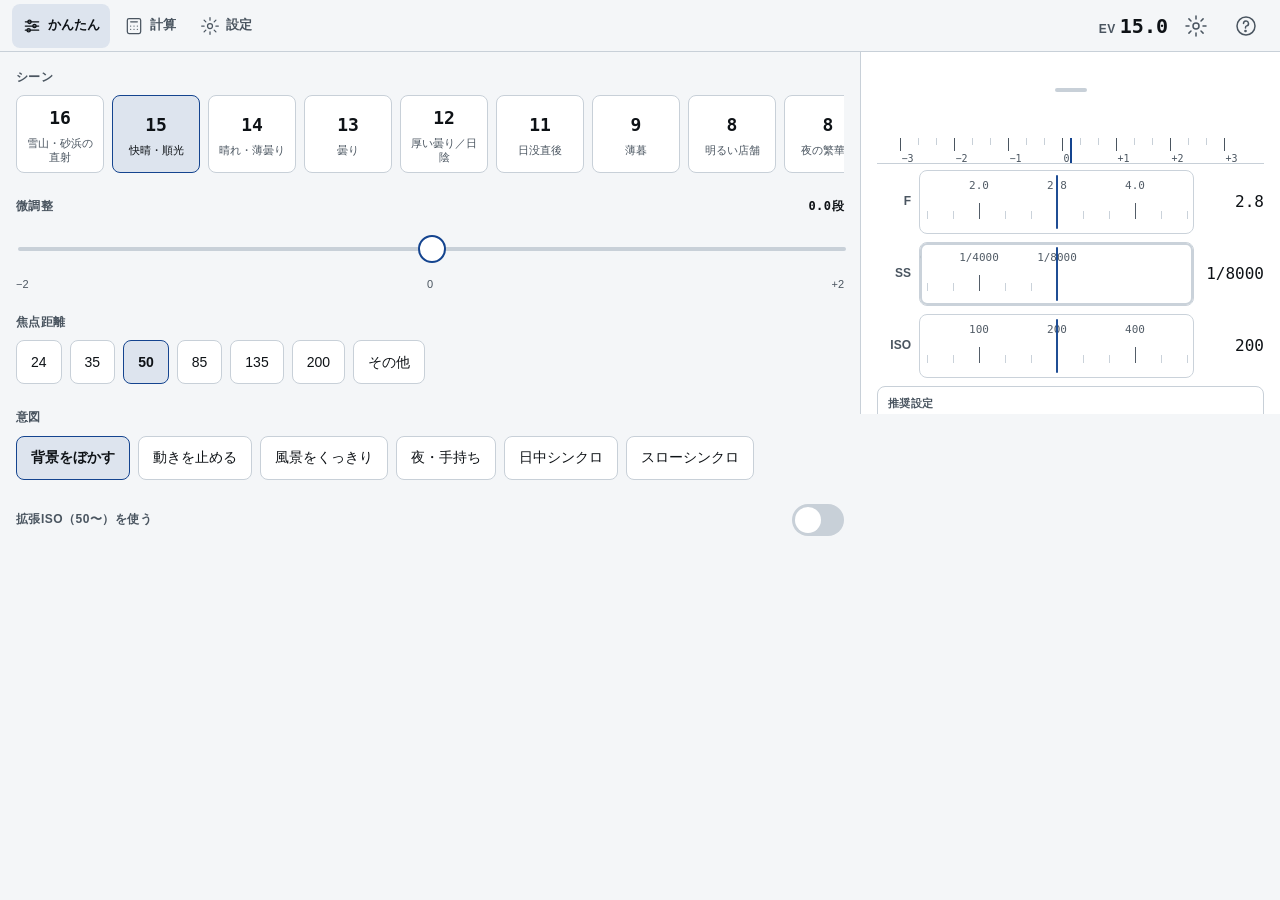
==== index.html @ cbb0dd38 "fix: 警告の精度改善と袋小路の解消 - 露出過不足の警告に1/3段の閾値を追加（6箇所、THIRD_STOP を共有）   1/3段グリッドの残差で警告が消えない状態を解消 - 必要減光量に ND" ====
<!doctype html>
<html lang="ja">
<head>
  <meta charset="utf-8">
  <meta name="viewport" content="width=device-width, initial-scale=1, viewport-fit=cover">
  <meta name="mobile-web-app-capable" content="yes">
  <meta name="apple-mobile-web-app-capable" content="yes">
  <meta name="apple-mobile-web-app-status-bar-style" content="black-translucent">
  <meta name="apple-mobile-web-app-title" content="露出アシスト">
  <meta name="theme-color" content="#F4F6F8" media="(prefers-color-scheme: light)">
  <meta name="theme-color" content="#0B0F12" media="(prefers-color-scheme: dark)">
  <title>露出アシスト</title>
  <link rel="manifest" href="./manifest.webmanifest">
  <link rel="apple-touch-icon" href="./icons/apple-touch-icon.png">
  <link rel="icon" href="./icons/icon-192.png">
  <link rel="stylesheet" href="./css/style.css">
</head>
<body>
  <!-- ===== SVG シンボル集（外部アイコン禁止のため自前定義）===== -->
  <svg style="display:none" aria-hidden="true" focusable="false">
    <defs>
      <symbol id="i-tab-easy" viewBox="0 0 24 24" fill="none" stroke="currentColor" stroke-width="1.5" stroke-linecap="round" stroke-linejoin="round">
        <line x1="4" y1="7" x2="20" y2="7"/><circle cx="9" cy="7" r="2"/>
        <line x1="4" y1="12" x2="20" y2="12"/><circle cx="15" cy="12" r="2"/>
        <line x1="4" y1="17" x2="20" y2="17"/><circle cx="8" cy="17" r="2"/>
      </symbol>
      <symbol id="i-tab-calc" viewBox="0 0 24 24" fill="none" stroke="currentColor" stroke-width="1.5" stroke-linecap="round" stroke-linejoin="round">
        <rect x="4" y="3" width="16" height="18" rx="2"/><line x1="8" y1="7" x2="16" y2="7"/>
        <line x1="8" y1="12" x2="8" y2="12"/><line x1="12" y1="12" x2="12" y2="12"/><line x1="16" y1="12" x2="16" y2="12"/>
        <line x1="8" y1="16" x2="8" y2="16"/><line x1="12" y1="16" x2="12" y2="16"/><line x1="16" y1="16" x2="16" y2="16"/>
      </symbol>
      <symbol id="i-tab-settings" viewBox="0 0 24 24" fill="none" stroke="currentColor" stroke-width="1.5" stroke-linecap="round" stroke-linejoin="round">
        <circle cx="12" cy="12" r="3"/>
        <path d="M12 2v3M12 19v3M2 12h3M19 12h3M4.9 4.9l2.1 2.1M17 17l2.1 2.1M19.1 4.9L17 7M7 17l-2.1 2.1"/>
      </symbol>
      <symbol id="i-shake" viewBox="0 0 24 24" fill="none" stroke="currentColor" stroke-width="1.5" stroke-linecap="round" stroke-linejoin="round">
        <path d="M3 12c1.5-3 3-3 4.5 0S10.5 15 12 12s3-3 4.5 0S19.5 9 21 6"/>
      </symbol>
      <symbol id="i-motion" viewBox="0 0 24 24" fill="none" stroke="currentColor" stroke-width="1.5" stroke-linecap="round" stroke-linejoin="round">
        <line x1="3" y1="8" x2="13" y2="8"/><line x1="5" y1="12" x2="15" y2="12"/><line x1="3" y1="16" x2="13" y2="16"/>
        <path d="M15 6l5 6-5 6"/>
      </symbol>
      <symbol id="i-diffraction" viewBox="0 0 24 24" fill="none" stroke="currentColor" stroke-width="1.5" stroke-linecap="round" stroke-linejoin="round">
        <circle cx="12" cy="12" r="2"/><path d="M12 6a6 6 0 0 1 6 6M12 4a8 8 0 0 1 8 8M12 18a6 6 0 0 1-6-6M12 20a8 8 0 0 1-8-8"/>
      </symbol>
      <symbol id="i-noise" viewBox="0 0 24 24" fill="none" stroke="currentColor" stroke-width="1.5" stroke-linecap="round" stroke-linejoin="round">
        <circle cx="6" cy="7" r=".6"/><circle cx="11" cy="5" r=".6"/><circle cx="17" cy="8" r=".6"/><circle cx="8" cy="12" r=".6"/>
        <circle cx="14" cy="12" r=".6"/><circle cx="19" cy="13" r=".6"/><circle cx="6" cy="17" r=".6"/><circle cx="12" cy="18" r=".6"/><circle cx="18" cy="18" r=".6"/>
      </symbol>
      <symbol id="i-flash" viewBox="0 0 24 24" fill="none" stroke="currentColor" stroke-width="1.5" stroke-linecap="round" stroke-linejoin="round">
        <path d="M13 2 4 14h6l-1 8 9-12h-6z"/>
      </symbol>
      <symbol id="i-nd" viewBox="0 0 24 24" fill="none" stroke="currentColor" stroke-width="1.5" stroke-linecap="round" stroke-linejoin="round">
        <circle cx="12" cy="12" r="8"/><path d="M6.3 6.3 17.7 17.7"/><path d="M12 4a8 8 0 0 1 0 16" fill="currentColor" fill-opacity=".18" stroke="none"/>
      </symbol>
      <symbol id="i-hss" viewBox="0 0 24 24" fill="none" stroke="currentColor" stroke-width="1.5" stroke-linecap="round" stroke-linejoin="round">
        <path d="M11 2 3 13h5l-1 9 8-12h-5z"/><path d="M18 4v6M21 4v6" stroke-width="1.2"/>
      </symbol>
      <symbol id="i-tripod" viewBox="0 0 24 24" fill="none" stroke="currentColor" stroke-width="1.5" stroke-linecap="round" stroke-linejoin="round">
        <path d="M12 4v9"/><rect x="8" y="3" width="8" height="3" rx="1"/><path d="M12 13 5 21M12 13l7 8M9.5 17h5"/>
      </symbol>
      <symbol id="i-lock" viewBox="0 0 24 24" fill="none" stroke="currentColor" stroke-width="1.5" stroke-linecap="round" stroke-linejoin="round">
        <rect x="5" y="11" width="14" height="9" rx="2"/><path d="M8 11V7a4 4 0 0 1 8 0v4"/><circle cx="12" cy="15.5" r="1"/>
      </symbol>
      <symbol id="i-unlock" viewBox="0 0 24 24" fill="none" stroke="currentColor" stroke-width="1.5" stroke-linecap="round" stroke-linejoin="round">
        <rect x="5" y="11" width="14" height="9" rx="2"/><path d="M8 11V7a4 4 0 0 1 7.5-2"/><circle cx="12" cy="15.5" r="1"/>
      </symbol>
      <symbol id="i-info" viewBox="0 0 24 24" fill="none" stroke="currentColor" stroke-width="1.5" stroke-linecap="round" stroke-linejoin="round">
        <circle cx="12" cy="12" r="9"/><line x1="12" y1="11" x2="12" y2="16"/><circle cx="12" cy="8" r=".6"/>
      </symbol>
      <symbol id="i-help" viewBox="0 0 24 24" fill="none" stroke="currentColor" stroke-width="1.5" stroke-linecap="round" stroke-linejoin="round">
        <circle cx="12" cy="12" r="9"/><path d="M9.5 9.5a2.5 2.5 0 1 1 3.2 2.4c-.7.2-1.2.9-1.2 1.6v.5"/><circle cx="11.5" cy="17" r=".6"/>
      </symbol>
      <symbol id="i-close" viewBox="0 0 24 24" fill="none" stroke="currentColor" stroke-width="1.5" stroke-linecap="round" stroke-linejoin="round">
        <path d="M6 6l12 12M18 6L6 18"/>
      </symbol>
      <symbol id="i-menu" viewBox="0 0 24 24" fill="none" stroke="currentColor" stroke-width="1.5" stroke-linecap="round" stroke-linejoin="round">
        <path d="M4 7h16M4 12h16M4 17h10"/>
      </symbol>
      <symbol id="i-warn" viewBox="0 0 24 24" fill="none" stroke="currentColor" stroke-width="1.5" stroke-linecap="round" stroke-linejoin="round">
        <path d="M12 3 2 20h20z"/><line x1="12" y1="9" x2="12" y2="14"/><circle cx="12" cy="17" r=".6"/>
      </symbol>
      <symbol id="i-alert" viewBox="0 0 24 24" fill="none" stroke="currentColor" stroke-width="1.5" stroke-linecap="round" stroke-linejoin="round">
        <path d="M8 3h8l5 5v8l-5 5H8l-5-5V8z"/><line x1="12" y1="8" x2="12" y2="13"/><circle cx="12" cy="16" r=".6"/>
      </symbol>
    </defs>
  </svg>

  <!-- ===== 更新バー（新SW検出時のみ表示。自動リロードしない）===== -->
  <div id="update-bar" class="update-bar" hidden role="status">
    <span>新しいバージョンがあります</span>
    <button type="button" id="update-apply" class="update-apply">更新</button>
  </div>

  <!-- ===== ヘッダー（固定）===== -->
  <header class="app-header">
    <div class="tabs" role="tablist" aria-label="画面切り替え">
      <button class="tab" role="tab" id="tab-btn-easy" aria-controls="tab-easy" aria-selected="true" data-tab="easy">
        <svg class="icon" aria-hidden="true"><use href="#i-tab-easy"></use></svg><span>かんたん</span>
      </button>
      <button class="tab" role="tab" id="tab-btn-calc" aria-controls="tab-calc" aria-selected="false" tabindex="-1" data-tab="calc">
        <svg class="icon" aria-hidden="true"><use href="#i-tab-calc"></use></svg><span>計算</span>
      </button>
      <button class="tab" role="tab" id="tab-btn-settings" aria-controls="tab-settings" aria-selected="false" tabindex="-1" data-tab="settings">
        <svg class="icon" aria-hidden="true"><use href="#i-tab-settings"></use></svg><span>設定</span>
      </button>
    </div>
    <div class="header-right">
      <div class="ev-readout" aria-label="現在のシーン EV"><span class="ev-label">EV</span><span id="ev-value" class="ev-num">–</span></div>
      <button type="button" id="theme-toggle" class="theme-toggle" aria-label="テーマ切り替え（自動）" title="テーマ">
        <svg class="icon" aria-hidden="true"><use href="#i-tab-settings"></use></svg>
      </button>
      <button type="button" id="manual-open" class="theme-toggle" aria-label="使い方を開く" title="使い方">
        <svg class="icon" aria-hidden="true"><use href="#i-help"></use></svg>
      </button>
    </div>
  </header>

  <!-- ===== スクロール領域（タブごとのパネル）===== -->
  <main class="scroll-body" id="scroll-body">
    <!-- タブ1 かんたん -->
    <section class="panel-tab" id="tab-easy" role="tabpanel" aria-labelledby="tab-btn-easy">
      <div class="field">
        <div class="field-label" id="lbl-scene">シーン</div>
        <div class="tile-row" id="scene-tiles" role="radiogroup" aria-labelledby="lbl-scene"></div>
      </div>
      <div class="field">
        <label class="field-label" for="scene-adjust">微調整<span class="field-value" id="scene-adjust-val">0.0段</span></label>
        <!-- 値の単位は「1/3段」。-6〜+6 が ±2段。step=1 で 1/3段スナップを構造的に担保 -->
        <input class="slider" type="range" id="scene-adjust" min="-6" max="6" step="1" value="0"
               aria-describedby="scene-adjust-val">
        <div class="slider-scale"><span>−2</span><span>0</span><span>+2</span></div>
      </div>
      <div class="field">
        <div class="field-label" id="lbl-focal">焦点距離</div>
        <div class="chip-row" id="focal-chips" role="radiogroup" aria-labelledby="lbl-focal"></div>
      </div>
      <div class="field">
        <div class="field-label" id="lbl-intent">意図</div>
        <div class="chip-row" id="intent-chips" role="radiogroup" aria-labelledby="lbl-intent"></div>
      </div>
      <!-- 拡張ISO：撮影ごとの判断（画質を取るか ND 枚数を減らすか）。ND とトレードオフ -->
      <div class="field toggle-field">
        <span class="field-label" id="lbl-exp-iso-easy">拡張ISO（50〜）を使う</span>
        <button type="button" class="toggle exp-iso-toggle" role="switch" aria-checked="false"
                aria-labelledby="lbl-exp-iso-easy"><span class="toggle-knob"></span></button>
      </div>
      <div class="field" id="subject-field" hidden>
        <div class="field-label" id="lbl-subject">止めたい被写体</div>
        <div class="chip-row" id="subject-chips" role="radiogroup" aria-labelledby="lbl-subject"></div>
      </div>

      <!-- ストロボパネル（日中/スローシンクロで展開）-->
      <div class="flash-panel" id="flash-panel" hidden>
        <div class="field-label flash-head"><svg class="icon" aria-hidden="true"><use href="#i-flash"></use></svg>ストロボ</div>
        <div class="field">
          <label class="field-label" for="flash-profile">プロファイル</label>
          <select class="select" id="flash-profile"></select>
          <span class="badge badge-est" id="uncalibrated-badge" hidden>推定値（未校正）</span>
        </div>
        <div class="field">
          <label class="field-label" for="flash-modifier">モディファイア</label>
          <select class="select" id="flash-modifier"></select>
        </div>
        <div class="field">
          <div class="field-label" id="lbl-distance">ストロボ→被写体の距離</div>
          <div class="chip-row" id="distance-chips" role="radiogroup" aria-labelledby="lbl-distance"></div>
        </div>
        <div class="field">
          <div class="field-label" id="lbl-power">発光量<span class="field-value caption" id="power-hint"></span></div>
          <div class="chip-row" id="power-chips" role="radiogroup" aria-labelledby="lbl-power"></div>
        </div>
        <div class="field">
          <div class="field-label" id="lbl-ambient">背景（アンビエント目標段数）</div>
          <div class="chip-row" id="ambient-chips" role="radiogroup" aria-labelledby="lbl-ambient"></div>
        </div>
        <div class="field toggle-field" id="tripod-field" hidden>
          <span class="field-label">三脚</span>
          <button type="button" class="toggle" id="tripod-toggle" role="switch" aria-checked="false" aria-label="三脚使用">
            <span class="toggle-knob"></span></button>
        </div>
        <div class="field toggle-field" id="curtain-field" hidden>
          <span class="field-label">後幕シンクロ</span>
          <button type="button" class="toggle" id="curtain-toggle" role="switch" aria-checked="false" aria-label="後幕シンクロ">
            <span class="toggle-knob"></span></button>
        </div>
      </div>
    </section>

    <!-- タブ2 計算 -->
    <section class="panel-tab" id="tab-calc" role="tabpanel" aria-labelledby="tab-btn-calc" hidden>
      <div class="field">
        <label class="field-label" for="calc-ev">シーン EV（タブ1から引き継ぎ・直接入力可）</label>
        <input class="input" id="calc-ev" type="text" inputmode="decimal" autocomplete="off">
        <div class="field-error" id="calc-ev-err" aria-live="polite"></div>
      </div>
      <div class="field">
        <div class="field-label" id="lbl-calc-nd">ND 装着</div>
        <div class="chip-row" id="calc-nd-chips" role="group" aria-labelledby="lbl-calc-nd"></div>
      </div>
      <!-- ND の直下。拡張ISO を使うと必要な ND 枚数が減るというトレードオフを隣接で示す -->
      <div class="field toggle-field">
        <span class="field-label" id="lbl-exp-iso-calc">拡張ISO（50〜）を使う</span>
        <button type="button" class="toggle exp-iso-toggle" role="switch" aria-checked="false"
                aria-labelledby="lbl-exp-iso-calc"><span class="toggle-knob"></span></button>
      </div>
      <div class="calc-tracks" id="calc-tracks" aria-label="F/SS/ISO ホイール">
        <!-- ui.js が3本のロック付きホイールを差し込む -->
      </div>
      <div class="field">
        <div class="field-label">等価露出の組み合わせ</div>
        <div class="equiv-list" id="equiv-list"></div>
      </div>
    </section>

    <!-- タブ3 設定 -->
    <section class="panel-tab" id="tab-settings" role="tabpanel" aria-labelledby="tab-btn-settings" hidden>
      <div id="settings-root"><!-- ui.js が生成 --></div>
    </section>
  </main>

  <!-- ===== 結果パネル（固定・常時表示）===== -->
  <section class="result-panel" id="result-panel" aria-label="計算結果">
    <!-- 高さの3段階を切り替えるハンドル。掴む場所を見せるための横棒（当たり判定は44px以上） -->
    <button type="button" class="panel-handle" id="panel-handle"
            aria-label="結果パネルの高さを変える（上下スワイプで3段階、タップで標準）">
      <span class="panel-grip" aria-hidden="true"></span>
    </button>
    <!-- 最小表示のときだけ出る1行（CSS で出し分け） -->
    <div class="result-summary" id="result-summary" aria-live="polite"></div>
    <div class="result-head">
      <div class="wall-readout" id="wall-readout" hidden>
        <span class="wall-label">同調速度の壁</span><span class="wall-num" id="wall-num">–</span>
      </div>
      <div class="result-badges" id="result-badges"></div>
    </div>
    <div class="ev-ruler" id="ev-ruler" aria-hidden="false"><!-- EVルーラー＋トラック --></div>
    <div class="result-systems" id="result-systems" aria-live="polite"><!-- アンビエント／ストロボ --></div>
    <div class="path-compare" id="path-compare" hidden></div>
    <div class="warnings" id="warnings" role="status"></div>
  </section>

  <!-- ===== トースト（クランプ通知など）===== -->
  <div class="toast" id="toast" role="status" aria-live="polite" hidden></div>

  <!-- ===== 初回セットアップ（初回のみ表示）===== -->
  <div class="setup-overlay" id="setup-overlay" hidden role="dialog" aria-modal="true" aria-labelledby="setup-title">
    <div class="setup-card">
      <h2 class="setup-title" id="setup-title">機材セットアップ</h2>
      <div class="setup-body" id="setup-body"></div>
      <div class="setup-actions">
        <button type="button" class="btn btn-ghost" id="setup-skip">全部あとで</button>
        <div class="setup-nav">
          <button type="button" class="btn btn-ghost" id="setup-later">あとで</button>
          <button type="button" class="btn btn-primary" id="setup-next">次へ</button>
        </div>
      </div>
      <div class="setup-dots" id="setup-dots" aria-hidden="true"></div>
    </div>
  </div>

  <!-- ===== マニュアル（全画面シート）=====================================
       正典は docs/exposure-app-manual.md。ここはその写し（MAINTENANCE.md §7）。
       本文を直すときは markdown を先に直し、両方を1コミットに含める。
       表は 320px で横スクロールしないよう2列に収めている。 -->
  <div id="manual" class="sheet" hidden role="dialog" aria-modal="true" aria-labelledby="manual-title">
    <header class="sheet-head">
      <button type="button" class="tray-toggle" id="manual-tray-toggle" aria-label="目次を開く" aria-expanded="false" aria-controls="manual-index">
        <svg class="icon" aria-hidden="true"><use href="#i-menu"></use></svg>
      </button>
      <h2 id="manual-title">使い方</h2>
      <button type="button" class="sheet-close" id="manual-close" aria-label="閉じる">
        <svg class="icon" aria-hidden="true"><use href="#i-close"></use></svg>
      </button>
    </header>
    <!-- 目次は左上固定のトレイ。本文をスクロールしても追従し、本文の上に被さる -->
    <nav class="manual-index" id="manual-index" aria-label="目次">
      <a href="#help-intro">1 このアプリについて</a>
      <a href="#help-setup">2 最初にやること</a>
      <a href="#help-scene">3 シーンの選び方</a>
      <a href="#help-intent">4 撮りたいものから決める</a>
      <a href="#help-flash-basics">5 ストロボの基本</a>
      <a href="#help-daylight-sync">6 日中シンクロの手順</a>
      <a href="#help-sync-wall">7 同調速度の壁</a>
      <a href="#help-slow-sync">8 スローシンクロの手順</a>
      <a href="#help-flash-duration">9 閃光時間</a>
      <a href="#help-power-mode">10 発光量を自分で決める</a>
      <a href="#help-nd">11 NDフィルターの使い方</a>
      <a href="#help-calibration">12 ストロボの校正</a>
      <a href="#help-calc">13 計算タブの使い方</a>
      <a href="#help-warnings">14 警告の読み方</a>
      <a href="#help-offline">15 オフラインで使う</a>
      <a href="#help-troubleshoot">16 こんなときは</a>
    </nav>
    <div class="manual-body" id="manual-body">

      <section id="help-intro">
        <h3>1 このアプリについて</h3>
        <h4>できること</h4>
        <p>いまの光の状態と「どう撮りたいか」を選ぶと、F値・シャッター速度・ISO・ストロボの発光量を計算します。
        数字を出すだけでなく、<strong>その設定で何が問題になるか</strong>（手ブレする、光が届かない、絞りきれない）を段数付きで教えます。</p>
        <p>電波がなくても動きます。すべての計算は端末の中だけで行われ、通信は一切しません。</p>
        <h4>3つの画面</h4>
        <table><tbody>
          <tr><th>かんたん</th><td>シーンと撮りたい雰囲気を選んで、設定を出してもらう。通常はこれだけで足ります</td></tr>
          <tr><th>計算</th><td>F値・SS・ISO のうち2つを自分で決めて、残り1つを出す。等価露出の一覧も見られます</td></tr>
          <tr><th>設定</th><td>手持ちの機材を登録する。ストロボの校正もここ</td></tr>
        </tbody></table>
        <h4>結果パネルの高さを変える</h4>
        <p>画面下の結果パネルは、上端の<strong>横棒（ハンドル）</strong>を上下にスワイプすると3段階に変わります。
        タップすると標準に戻ります。</p>
        <table><tbody>
          <tr><th>大</th><td>EVルーラーとトラックを見ながら追い込む</td></tr>
          <tr><th>標準</th><td>通常</td></tr>
          <tr><th>小</th><td>数値1行だけ。シーンや距離をたくさん触りたいとき</td></tr>
        </tbody></table>
        <p><strong>小さくしても F値・SS・ISO（ストロボONなら発光量も）は必ず見えています。</strong>
        警告が出ているときは行末にアイコンが残るので、気づかずに撮ることはありません。</p>
        <p>選んだ高さは記憶され、次に開いたときも同じです。
        横持ちで画面が低いときは「大」は選べません（入力欄が潰れるため）。</p>
        <h4>数値の性格について</h4>
        <p>このアプリが出す数字には<strong>2種類</strong>あります。</p>
        <p><strong>厳密なもの</strong> — 露出計算そのもの（F値・SS・ISO の関係、段数の差）。これは数式で決まるので誤差はありません。</p>
        <p><strong>目安のもの</strong> — シーンの明るさ（EV）、ストロボの出力から推定したガイドナンバー、HSS の光量ロス、
        モディファイアの減光、閃光時間。これらは機材や状況で変わります。<strong>±1段程度はズレる前提</strong>で使ってください。</p>
        <p>目安の項目は画面上に「推定値」と表示されます。ストロボについては12の校正で実測に合わせられます。</p>
      </section>

      <section id="help-setup">
        <h3>2 最初にやること</h3>
        <p>初回起動時に3画面の機材登録が出ます。<strong>全部「あとで」で飛ばしても使えます。</strong>
        急いでいるときは飛ばして、落ち着いたときに設定タブで入れてください。</p>
        <table><tbody>
          <tr><th>カメラ</th><td>同調速度 / SS の最速 / ベースISO / 実用ISO上限（分からなければ既定値のまま）</td></tr>
          <tr><th>レンズ</th><td>開放F値 / 常用焦点距離 / 手ブレ補正段数（開放F値だけ合わせれば十分）</td></tr>
          <tr><th>ストロボ</th><td>出力(Ws) / HSS対応 / モディファイア（出力だけ合わせる）</td></tr>
        </tbody></table>
        <p>モディファイアの選択肢は <strong>標準リフレクター / AK-R1 ドームディフューザー / オクタ30cm /
        オクタ60cm / オクタ90cm</strong> です。減光段数は 0／1.5／1.5／2.0／2.5段の<strong>推定値</strong>で、
        オクタは径が大きいほど拡散して減光が増えます。製品差が大きいので、よく使う組み合わせは
        12 の校正で実測に合わせてください。</p>
        <p><strong>手ブレ補正段数は、公称値の6〜7割</strong>を入れるのが実用的です。「5段補正」と書かれていても、
        現場で実際に効くのは3段程度です。公称値をそのまま入れると、警告が出るべき場面で出なくなります。</p>
        <p>設定はいつでも変更でき、変更するとその場で計算し直されます。</p>
      </section>

      <section id="help-scene">
        <h3>3 シーンの選び方</h3>
        <h4>選んでから微調整する</h4>
        <p>シーンのタイルを選ぶと、そのシーンの明るさ（EV）が入ります。<strong>この値は±1段程度の目安</strong>です。
        実際の光に合わせて、下の微調整スライダーで動かしてください。1/3段刻みで±2段まで動きます。</p>
        <table><tbody>
          <tr><th>影がくっきり出ている</th><td>快晴・順光（EV15）</td></tr>
          <tr><th>影の輪郭がやわらかい</th><td>晴れ・薄曇り（EV14）</td></tr>
          <tr><th>影が出ていない</th><td>曇り（EV13）</td></tr>
          <tr><th>建物や木の陰にいる</th><td>厚い曇り／建物の日陰（EV12）</td></tr>
        </tbody></table>
        <p><strong>影の状態を見るのが一番確実です。</strong> 空の見た目より正確に判断できます。</p>
        <h4>微調整の使い方</h4>
        <p>撮った結果が明るすぎた／暗すぎたときは、その差ぶんだけスライダーを動かします。
        1段暗かったなら <span class="num">+1.0</span>、1/3段だけ明るかったなら <span class="num">−0.3</span> です。</p>
        <p>同じ場所で撮り続けるなら、最初の1枚で微調整を決めてしまえば以降は合います。</p>
      </section>

      <section id="help-intent">
        <h3>4 撮りたいものから決める（かんたんタブ）</h3>
        <p>意図を選ぶと、アプリが「何を優先して何を犠牲にするか」を決めて計算します。</p>
        <table><tbody>
          <tr><th>背景をぼかす</th><td>F値を開放に固定。明るい場所ではSSが速くなりすぎる／暗所ではISOが上がる</td></tr>
          <tr><th>動きを止める</th><td>被写体に応じたSSに固定。ISOが上がる</td></tr>
          <tr><th>風景をくっきり</th><td>F8・ベースISOに固定。SSが遅くなり三脚が必要になる場合がある</td></tr>
          <tr><th>夜・手持ち</th><td>SSを手ブレ限界に固定。ISOが大きく上がる</td></tr>
          <tr><th>日中シンクロ</th><td>6 を参照</td></tr>
          <tr><th>スローシンクロ</th><td>8 を参照</td></tr>
        </tbody></table>
        <p>日中シンクロとスローシンクロを選ぶとストロボの入力欄が開きます。
        距離の下にある<strong>発光量チップ</strong>（おまかせ / 1/8 / 1/16 / 1/32 / 1/64 / 1/128）で、
        発光量をアプリに任せるか自分で決めるかを選べます。詳しくは 10 を読んでください。</p>
        <h4>結果の3案</h4>
        <p>結果は<strong>主案＋代替2案</strong>で出ます。3案はすべて<strong>同じ明るさになる組み合わせ</strong>です。</p>
        <table><tbody>
          <tr><th>主案</th><td>意図に沿った中庸な設定</td></tr>
          <tr><th>ブレを避ける</th><td>SSを上げてブレ警告を消す。そのぶんISOが上がる</td></tr>
          <tr><th>画質を優先</th><td>ISOを下げる。そのぶんSSが遅くなる</td></tr>
        </tbody></table>
        <p><strong>ノイズとブレのどちらを取るか</strong>という選択なので、現場の状況で選んでください。
        成立しない案は表示されません（3案が常に出るわけではありません）。</p>
      </section>

      <section id="help-flash-basics">
        <h3>5 ストロボの基本 — 覚えておくと全部が分かる</h3>
        <p>ストロボを使うとき、<strong>背景と主被写体は別々に決まります。</strong> これがこのアプリの中核です。</p>
        <table><tbody>
          <tr><th>背景（アンビエント）</th><td>F値・SS・ISO・ND が効く</td></tr>
          <tr><th>主被写体（ストロボ）</th><td>F値・ISO・距離・発光量・ND が効く。<strong>SSは効かない</strong></td></tr>
        </tbody></table>
        <h4>なぜSSがストロボに効かないのか</h4>
        <p>ストロボの発光は <span class="num">1/250</span> 〜 <span class="num">1/9000</span> 秒で終わります。
        シャッターが開いている時間より短いので、<strong>SSを変えても被写体に届く光の量は変わりません。</strong></p>
        <ul>
          <li><strong>SSを速くする</strong> → 背景だけが暗くなる。被写体の明るさはそのまま</li>
          <li><strong>SSを遅くする</strong> → 背景だけが明るくなる。被写体の明るさはそのまま</li>
        </ul>
        <p>つまり <strong>SS は背景の明るさ専用のダイヤル</strong>として使えます。日中シンクロもスローシンクロも、原理はこれだけです。</p>
        <p class="note">計算タブでストロボをONにして、SSのホイールを動かしてみてください。
        <strong>発光量のトラックだけが動きません。</strong> これがこの原理そのものです。</p>
        <h4>NDは両方に効く</h4>
        <p>一方、NDフィルターはレンズの前にあるので、<strong>背景とストロボの両方を同じだけ暗くします。</strong>
        ND4（2段）を付けたら、ストロボの発光量も2段上げないと被写体が暗くなります。</p>
        <p class="note">NDを足したときの見え方は、<strong>どの値をアプリに任せているか</strong>で変わります。
        ISOやF値を任せているときは、その値がNDのぶんを補うので<strong>発光量は動きません。</strong>
        SSを任せているときだけ発光量も動きます（SSはストロボに効かないため、NDの減光が補われずに残る）。
        つまり「<strong>SSを自分で動かすと発光量は動かない。NDに押されてSSが動いたときは発光量も動く</strong>」という対比になります。</p>
      </section>

      <section id="help-daylight-sync">
        <h3>6 日中シンクロの手順</h3>
        <p>明るい屋外で、逆光や影に入った被写体をストロボで起こす撮り方です。</p>
        <h4>入力するもの</h4>
        <ol>
          <li>シーン（＋微調整）</li>
          <li>意図で「日中シンクロ」を選ぶ</li>
          <li>ストロボ：使うプロファイル / モディファイア / <strong>ストロボ→被写体の距離</strong></li>
          <li>背景の明るさ：既定は −1段（背景が1段暗く写る）</li>
        </ol>
        <p><strong>距離はカメラからではなくストロボから被写体まで</strong>です。オフカメラで使うと両者は別物になります。</p>
        <h4>背景の明るさの目安</h4>
        <table><tbody>
          <tr><th>0段</th><td>背景も被写体も適正。自然だが平坦になりやすい</td></tr>
          <tr><th>−1段</th><td>背景が少し落ちて被写体が浮く。最も使いやすい</td></tr>
          <tr><th>−2段</th><td>背景がしっかり暗い。ドラマチック</td></tr>
          <tr><th>−3段</th><td>背景がほぼ黒。夜のように見える</td></tr>
          <tr><th>+1段</th><td>背景を明るく飛ばす。ハイキー</td></tr>
        </tbody></table>
        <h4>画面の読み方</h4>
        <p>一番上に <strong>「同調速度の壁：+○段」</strong> が出ます。これが日中シンクロで最も重要な数字です。
        0段なら何も考えず撮れます。正の数なら 7 の対処が必要です。</p>
        <p>その下にアンビエント側とストロボ側が並びます。</p>
        <table><tbody>
          <tr><th>背景</th><td class="num">F2.8 / 1/250 / ISO200 / ND2+ND16 装着 / 背景は −1.0 段</td></tr>
          <tr><th>主被写体</th><td class="num">発光量 1/2 / FEC −0.1 / 到達 5.0m（設定 3.0m）/ 閃光時間 1/400</td></tr>
        </tbody></table>
        <p><strong>到達距離が設定距離より大きければ光は届いています。</strong> 小さければ足りません。</p>
      </section>

      <section id="help-sync-wall">
        <h3>7 同調速度の壁 — 何が起きているか</h3>
        <h4>壁の正体</h4>
        <p>ストロボは<strong>同調速度より速いシャッターでは使えません。</strong> シャッター幕が写り込んで、
        画面の一部に黒い帯が出ます。多くのカメラで <span class="num">1/200〜1/250</span> 秒です。</p>
        <p>ところが晴れた屋外は明るすぎます。<strong>絞りを開けたいのに、SSを上げられない。</strong> これが壁です。</p>
        <h4>具体例</h4>
        <p>快晴（EV15）、ベースISO200、同調速度 <span class="num">1/250</span> のカメラで考えます。
        このときの適正F値は <strong>F16</strong> です。しかし背景をぼかすために <strong>F2.8</strong> で撮りたい。
        F16 と F2.8 の差は <strong>5段</strong>。これが「同調速度の壁：+5.0段」の意味です。</p>
        <h4>越える方法は2つ</h4>
        <p>アプリは<strong>両方を計算して並べます。自動で選びません。</strong></p>
        <table><tbody>
          <tr><th>ND経路</th><td>NDで5段減光し、SSは 1/250 に留める。ストロボも5段減光される</td></tr>
          <tr><th>HSS経路</th><td>HSSに切り替えてSSを 1/8000 まで上げる。基準損失2段＋超過5段＝<strong>7段</strong>の損失</td></tr>
        </tbody></table>
        <p>先ほどの例（200Ws・標準リフレクター・ISO200）で比較すると、</p>
        <table><tbody>
          <tr><th>ND経路</th><td class="num">1/250 / ND2+ND16 / 発光量 1/2 / 到達 5.0m</td></tr>
          <tr><th>HSS経路</th><td class="num">1/8000 / NDなし / 発光量 1/1 / 到達 2.5m（2段不利）</td></tr>
        </tbody></table>
        <p><strong>ND経路のほうが2段有利で、届く距離が2倍になります。</strong></p>
        <h4>どちらを選ぶか</h4>
        <table><tbody>
          <tr><th>ND経路が向く</th><td>被写体との距離を取りたい／発光量を抑えて連写したい／光量に余裕がない</td></tr>
          <tr><th>HSS経路が向く</th><td>動きを止めたい（SSを自由にしたい）／フィルターの着脱をしたくない／光量に余裕がある</td></tr>
        </tbody></table>
        <p><strong>ND経路の弱点は、SSが同調速度に固定されること</strong>です。走る被写体を背景ごと止めたい場合、
        <span class="num">1/250</span> では足りません。そのときはHSS経路を選びます。</p>
        <h4>HSSの光量ロスについて</h4>
        <p>HSSは発光を細かく連続させて幕の動きに追従させる方式なので、<strong>光がかなり失われます。</strong>
        損失は「基準損失＋同調速度からの超過段数」で計算しています。基準損失の既定は2段ですが、
        <strong>機種差が大きい</strong>ため設定タブで 1.0〜2.5 の範囲で調整できます。</p>
        <p>実測とズレていたら調整してください。テスト撮影で「計算より1段暗い」なら基準損失を1段増やします。</p>
        <p class="note">HSS経路で「SS上限のため背景は −1.3段までです」と出た場合は、
        カメラの最速SSでは指定した背景段数に届かないという意味です。表示された段数までなら成立します。</p>
      </section>

      <section id="help-slow-sync">
        <h3>8 スローシンクロの手順</h3>
        <p>暗い場所で、<strong>背景の夜景をSSで拾いながら、主被写体をストロボで止める</strong>撮り方です。</p>
        <h4>入力するもの</h4>
        <p>日中シンクロと同じ項目に加えて、</p>
        <ul>
          <li><strong>三脚を使うか</strong> — 使うなら手ブレ判定を飛ばし、SSを30秒まで開放します</li>
          <li><strong>先幕／後幕</strong> — 計算には影響しませんが、助言が変わります</li>
        </ul>
        <h4>手順</h4>
        <ol>
          <li>背景の明るさ（既定 −1段）を決める</li>
          <li>アプリがアンビエント側のSSを出す</li>
          <li>三脚なしなら手ブレ限界と比べ、割っていたらISOを上げて調整</li>
          <li>ストロボ側の発光量が出る</li>
          <li><strong>閃光時間の警告が出ていないか確認</strong>（9）</li>
        </ol>
        <h4>後幕シンクロについて</h4>
        <p>SSが <span class="num">1/60</span> より遅くなると「後幕シンクロ推奨」が出ます。</p>
        <p>先幕（シャッターが開いた瞬間に発光）だと、被写体が動いた場合に<strong>残像が進行方向の前に伸びます。</strong>
        歩いている人の前方にブレが出るので不自然に見えます。後幕（閉じる直前に発光）なら残像が後ろに残り、
        動きの流れとして自然になります。</p>
      </section>

      <section id="help-flash-duration">
        <h3>9 閃光時間 — フル発光では止まらない</h3>
        <h4>落とし穴</h4>
        <p>スローシンクロで被写体を止めているのは、<strong>SSではなく閃光時間</strong>です。
        ここを勘違いすると、SSをいくら調整しても被写体がブレます。</p>
        <p>そして<strong>発光量が大きいほど閃光時間は長くなります。</strong></p>
        <table><tbody>
          <tr><th>1/1（フル）</th><td class="num">1/250</td></tr>
          <tr><th>1/2</th><td class="num">1/400</td></tr>
          <tr><th>1/4</th><td class="num">1/700</td></tr>
          <tr><th>1/8</th><td class="num">1/1200</td></tr>
          <tr><th>1/16</th><td class="num">1/2000</td></tr>
          <tr><th>1/32</th><td class="num">1/3500</td></tr>
          <tr><th>1/64</th><td class="num">1/5000</td></tr>
          <tr><th>1/128</th><td class="num">1/9000</td></tr>
        </tbody></table>
        <p><strong>200Wsをフル発光すると閃光時間は 1/250 秒程度</strong>あります。走る人を止めるには
        <span class="num">1/500</span> が必要なので、これでは止まりません。
        「発光量1/1では閃光時間1/250。この被写体は止まりません」という警告が出ます。</p>
        <h4>対処</h4>
        <p><strong>距離を詰めて発光量を落とす</strong>のが基本です。距離を半分にすれば必要な発光量は2段下がり、
        閃光時間は <span class="num">1/250 → 1/700</span> になります。</p>
        <p>他の手段としては、ISOを上げる（発光量を下げられる）、F値を開ける（同じ）があります。
        いずれも「発光量を下げる」ことが目的です。</p>
        <p class="note">この表の値は機種差が大きい目安です。手持ちの機材の公称値が分かれば、そちらを信じてください。</p>
      </section>

      <section id="help-power-mode">
        <h3>10 発光量を自分で決める</h3>
        <h4>なぜ自分で決めるのか</h4>
        <p>フル発光は被写体がまぶしくて実用になりません。実際に使うのは <strong>1/8〜1/128</strong> がほとんどです。
        また発光量が小さいほど<strong>閃光時間が短くなって被写体が止まり</strong>、<strong>チャージも速くなって次のカットが撮れます</strong>
        （閃光時間の表は 9）。だから「弱く光らせて、そのぶん距離を詰める」のが基本の組み方になります。</p>
        <h4>2つのモード</h4>
        <p>ストロボの入力欄にある<strong>発光量チップ</strong>で切り替えます。</p>
        <table><tbody>
          <tr><th>おまかせ</th><td>設定した距離で適正になる発光量を選ぶ</td></tr>
          <tr><th>1/4〜1/128</th><td>その発光量で適正になる<strong>距離</strong>を計算して「推奨距離 ◯m」を出す</td></tr>
        </tbody></table>
        <p>自分で発光量を決めたときは、距離チップの該当する値に目印が付きます。そこまで寄る（離れる）と適正です。</p>
        <p><strong>1/4 があるのは、100Ws クラスで 1/8 だと寄りすぎになるため</strong>です。1/8 では被写体まで1m以内に
        入る必要があり、広角で背景も入れたい場面では成立しません。1/4 なら倍の距離が取れます。</p>
        <h4>1/2 と 1/1 がチップに無い理由</h4>
        <p>閃光時間が長くなりすぎるためです（9 の表）。</p>
        <table><tbody>
          <tr><th>1/4（1/700）</th><td>走る人（1/500）まで止まる</td></tr>
          <tr><th>1/2（1/400）</th><td>歩く人（1/250）が限界</td></tr>
          <tr><th>1/1（1/250）</th><td>静物のみ</td></tr>
        </tbody></table>
        <p><strong>1/2 と 1/1 は被写体ブレの領域</strong>なので、自分で選ぶ対象から外しています。
        どうしても必要な場合は「おまかせ」にすれば、光量が足りなければアプリがそこまで使います。</p>
        <h4>距離が計算される理由</h4>
        <p>発光量を決めたあと、アプリが動かすのは<strong>距離だけ</strong>です。F値やISOを動かさないのには理由があります。</p>
        <p><strong>距離はストロボにしか効きません。</strong> カメラから離れた場所にあるストロボを1m動かしても、
        背景の明るさは変わりません。一方 F値やISOを動かすと<strong>背景まで一緒に変わり</strong>、
        せっかく決めた「背景を−1段暗く」という設定が崩れてしまいます。</p>
        <p class="note">距離だけが、背景に触らずにストロボの明るさを変えられる唯一の入力です。</p>
        <h4>発光量と距離の両方を決めたとき</h4>
        <p>どちらも固定すると、条件が1つ多すぎて計算が合わないことがあります。
        そのときアプリは<strong>勝手にどちらかを変えず</strong>、ずれを段数で伝えます。</p>
        <p class="note">発光量 1/32 では 1.9段 強すぎます。2.9m まで下がる／F を 1.9段絞る／ISO を 1.9段下げる</p>
        <p><strong>読み方：</strong> 「その発光量なら 2.9m が適正なのに、いま 1.5m に設定されているので 1.9段ぶん明るすぎる」
        という意味です。3つの案はどれを選んでも成立します。</p>
        <table><tbody>
          <tr><th>表示された距離まで下がる</th><td>段数ぶん暗くなる。<strong>背景の明るさは変わらない</strong>ので最も安全</td></tr>
          <tr><th>F を◯段絞る</th><td>ストロボも背景も同じだけ暗くなる（背景段数が変わる）</td></tr>
          <tr><th>ISO を◯段下げる</th><td>同上。背景も暗くなる</td></tr>
        </tbody></table>
        <p>足りないときは逆向きです（距離を詰める／F を開ける／ISO を上げる）。
        背景の明るさを変えたくなければ距離を選んでください。</p>
        <h4 id="help-power-ceiling">「おまかせ」でも上限がある</h4>
        <p>設定タブのプロファイルに<strong>発光量の上限</strong>（既定 1/4）があります。おまかせでも、これより強い発光量は選びません。
        上限では光が足りない場合、黙って上限で止めずに不足を伝えます。</p>
        <p class="note">上限 1/4 では 1.4段 足りません。上限を 1/1 に上げる（発光量 1/2 で撮れます）／距離を 2.0m まで詰める／ISO を 1.4段上げる</p>
        <p><strong>この警告が出たときの読み方：</strong> 「いまの距離では、上限の発光量でも 1.4段ぶん光が足りない」という意味です。</p>
        <h4>第一候補は「上限を上げる」</h4>
        <p><strong>上限は機材の限界ではなく、あなたが決めた好みです。</strong> 閃光時間を短く保つために弱めに
        制限しているだけなので、いちばん簡単な解決は上限を戻すことです。</p>
        <p>警告の下にボタンが出ます。<strong>押すとその場で上限が変わります。</strong> 設定タブへ移動する必要はありません。</p>
        <h4>「上限 1/1」と「発光量 1/2」は矛盾していません</h4>
        <p>上に出る2つの数は別のものです。<strong>取り違えやすいので必ず両方を出しています。</strong></p>
        <table><tbody>
          <tr><th>上限 1/1</th><td>「ここまで強くしてよい」という線。あなたが決める設定値</td></tr>
          <tr><th>発光量 1/2</th><td>その線の中でアプリが実際に選ぶ値</td></tr>
        </tbody></table>
        <p>上限を 1/1 に開けても、必要なのが 1/2 ぶんなら 1/2 で撮ります。
        <strong>線を 1/2 に置くのでは足りません。</strong> 必要量が「1/1 と 1/2 の間」にあるとき、
        線を 1/2 に置くと 1/2 より強い側が使えず、まだ届きません。だから線は 1/1 まで開ける必要があります。</p>
        <p>警告に出る上限値は、<strong>この意味で必要量を満たす最も弱い線</strong>です。
        それより弱い線では届かず、それより強く開ける必要もありません。</p>
        <table><tbody>
          <tr><th>上限を上げる</th><td>ほとんどの場合これ。実際に使う発光量のぶん閃光時間が長くなるので、動く被写体では次の案を検討</td></tr>
          <tr><th>距離を詰める</th><td>被写体に寄れるとき。<strong>背景の明るさは変わらない</strong>ので最も安全</td></tr>
          <tr><th>ISO を上げる</th><td>寄れないとき。背景も同じだけ明るくなる（背景段数が変わる）</td></tr>
        </tbody></table>
        <h4>「ND を外す」はこの警告では出しません</h4>
        <p>ND はレンズ前にあるので<strong>アンビエントとストロボの両方に等しく効きます。</strong>
        ストロボが足りないからと ND を外すと、背景が同じだけ明るくなり「明るすぎます」に戻ります。
        その対処でまた ND を足す——という往復になります。</p>
        <p class="note">背景が明るすぎる → ND を足す<br>
        → ストロボが上限を超える<br>
        → ND を外す<br>
        → 背景が明るすぎる（元に戻る）</p>
        <p><strong>アプリは、適用しても警告が減らない案を出しません。</strong> ND を外す案は、
        背景側に明るくなる余地が残っているときだけ出ます。</p>
        <p>上限を最強（1/1）まで上げても届かない場合は「<strong>この機材では届きません</strong>」に切り替わります。
        このときは距離・ISO・F値で稼ぐか、より大きい機材が必要です。</p>
        <p>（「最小発光量」は<strong>弱い側</strong>の限界、「発光量の上限」は<strong>強い側</strong>の限界です。混同しないよう注意）</p>
      </section>

      <section id="help-nd">
        <h3>11 NDフィルターの使い方</h3>
        <h4>何段必要かは自動で出ます</h4>
        <p>必要な減光段数から、<strong>手持ちのNDで作れる組み合わせ</strong>をアプリが探します。枚数が最少になる解を優先します。</p>
        <table><tbody>
          <tr><th>1〜4段</th><td>1枚で足りる</td></tr>
          <tr><th>5〜7段</th><td>2枚</td></tr>
          <tr><th>8〜9段</th><td>3枚</td></tr>
          <tr><th>10段</th><td>4枚全部</td></tr>
          <tr><th>11段以上</th><td>所有NDでは不可</td></tr>
        </tbody></table>
        <p>同じ枚数で作れる組み合わせが複数あるときは、<strong>濃いフィルターから順に選びます</strong>（5段なら ND16＋ND2）。
        所有しているフィルターは設定タブで変更できます。買い足したら追加してください。</p>
        <h4>枚数を減らしたい理由</h4>
        <p>ガラスを重ねるほど<strong>ケラレ・色被り・フレア</strong>が増えます。特に広角では周辺が暗くなります。3枚以上になると警告が出ます。</p>
        <h4>2枚必要になったときの代案 — 拡張ISO トグル</h4>
        <p>ベースISO200のカメラで5段必要になると、ND2+ND16 の2枚重ねになります。
        このとき <strong>「拡張ISO（50〜）を使えば ND 1枚で済みます」</strong> という案が出ます。</p>
        <p>ND チップの下にある <strong>「拡張ISO（50〜）を使う」</strong> トグルを入れると、ISOの下限が
        ベースISO（200）から拡張下限（50）まで広がります。<strong>ISO を2段下げられるぶん、
        必要な ND が2段減ります。</strong></p>
        <table><tbody>
          <tr><th>OFF（既定）</th><td>ISOの下限はベースISO 200。ND は多く必要（例：5段＝2枚）</td></tr>
          <tr><th>ON</th><td>ISOの下限は拡張下限 50。ND は少なくて済む（例：3段＝1枚）</td></tr>
        </tbody></table>
        <p><strong>ガラスを重ねるか、拡張ISOの画質低下を取るかのトレードオフです。</strong>
        拡張ISOは階調やノイズで不利になる場合があります。<strong>アプリは両方を出すだけで、選びません。</strong></p>
        <p>トグルを入れている間は「拡張ISOを使えば…」の案内は出ません（すでに使っているため）。
        かんたんタブと計算タブの両方に同じトグルがあり、どちらから変えても連動します。</p>
        <h4>NDはストロボにも効く</h4>
        <p>5 のとおりです。ND4（2段）を付けたら、ストロボの発光量も2段上げる必要があります。
        アプリは自動で計算に入れているので、表示された発光量に従ってください。</p>
        <h4>減光しないフィルター（ブラックミスト）</h4>
        <p>ブラックミストは<strong>露出をほとんど変えません</strong>（減光0段として扱っています）。
        NDチップの右側に、破線の枠で区切って置いてあります。減光段数の合計には影響しません。</p>
        <p>実測で微小な減光がある場合は、設定タブの「ブラックミスト減光(段)」で 0〜0.33段の範囲で入れられます。
        値を入れると、NDと同じように<strong>アンビエントとストロボの両方</strong>に効きます（レンズ前にあるため）。</p>
        <p><strong>ただし枚数には数えます。</strong> 減光しなくてもレンズ前のガラス1枚なので、
        ケラレや周辺光量落ちのリスクはNDと同じです。ND2枚＋ブラックミストで3枚になると警告が出ます。</p>
        <p class="note">フィルター3枚（ND2+ND16 + ブラックミスト）。24mm では周辺が落ちる可能性があります</p>
        <p>常用焦点距離が広角のときは特に注意してください。</p>
      </section>

      <section id="help-calibration">
        <h3>12 ストロボの校正 — 精度を上げる</h3>
        <h4>なぜ校正が必要か</h4>
        <p><strong>Ws（ワット秒）は蓄積エネルギーであって、光の量ではありません。</strong>
        実際の明るさはリフレクター、モディファイア、発光管の効率で大きく変わります。
        メーカーの公称ガイドナンバーも測定条件がバラバラで、そのままでは使えません。</p>
        <p>そこでアプリは <span class="num">GN = k × √Ws</span> という推定式を使い、
        <strong>係数 k をテスト撮影1回で実測に合わせます。</strong>
        既定の k は <span class="num">4.0</span>（100Ws で GN40、200Ws で GN57）ですが、実際は 2.5〜3.5 に落ち着くことが多いです。</p>
        <p>未校正のプロファイルには <strong>「推定値」バッジ</strong>が出ます。これが消えるまではズレる前提で使ってください。</p>
        <h4>やり方（5分）</h4>
        <ol>
          <li>ストロボを<strong>標準リフレクター</strong>（またはいつも使うモディファイア）で設置</li>
          <li>被写体までの距離を測る。<strong>3m 前後が測りやすい</strong></li>
          <li>発光量を <strong>1/1（フル）</strong> に設定</li>
          <li>ISOを <strong>100</strong> に設定</li>
          <li>F値を変えながら撮り、<strong>ちょうど適正になったF値</strong>を見つける</li>
          <li>設定タブ →「テスト撮影で校正」に、距離・F値・ISO・発光量を入力</li>
        </ol>
        <p>これだけで k が更新され、以降すべての計算が実機に合います。</p>
        <h4>例</h4>
        <p>200Ws、距離3m、ISO100、フル発光で <strong>F11 が適正</strong>だった場合、</p>
        <table><tbody>
          <tr><th>実測GN</th><td class="num">11 × 3 = 33</td></tr>
          <tr><th>k</th><td class="num">33 ÷ √200 = 2.33</td></tr>
        </tbody></table>
        <p>既定の 4.0 から 2.33 に下がりました。<strong>約1.5段ぶん</strong>の差です。
        校正前は「到達5.0m」と出ていたものが実際は3.0m だったことになります。</p>
        <h4>モディファイアごとに校正する</h4>
        <p>校正値は<strong>プロファイルごと・モディファイアごとに保存</strong>されます。
        例えば 200Ws × 標準リフレクターで校正しても、<strong>200Ws × オクタ60cm は未校正のまま</strong>です。
        切り替えると「推定値」バッジが戻り、その組み合わせを校正すると消えます。</p>
        <table><tbody>
          <tr><th>200Ws × 標準リフレクター</th><td>校正済み（k を実測値で保持）</td></tr>
          <tr><th>200Ws × オクタ60cm</th><td>未校正（推定 k ＋ オクタの減光2段で計算）</td></tr>
        </tbody></table>
        <p>オクタ60cm と オクタ90cm を両方使うなら、それぞれ別に校正してください。
        よく使う組み合わせから順に校正していけば十分です。</p>
      </section>

      <section id="help-calc">
        <h3>13 計算タブの使い方</h3>
        <h4>2つ決めて3つ目を出す</h4>
        <p>F値・SS・ISO のうち<strong>2つの鍵アイコンを閉じる</strong>と、残り1つが自動で計算されます。
        鍵を開けて別の組み合わせに変えれば、そちらが計算されます。</p>
        <p>シーンのEVはかんたんタブから引き継がれます。直接入力もできます。</p>
        <h4>等価露出の一覧</h4>
        <p>下部に<strong>同じ明るさになる組み合わせ</strong>が3つ並びます。<strong>F2.8 / F5.6 / F11 の2段刻み</strong>です。</p>
        <table><tbody>
          <tr><th>F2.8</th><td>背景をぼかす</td></tr>
          <tr><th>F5.6</th><td>標準</td></tr>
          <tr><th>F11</th><td>パンフォーカス</td></tr>
        </tbody></table>
        <p>3つに絞ってあるので、結果パネル内でスクロールせずに読めます。</p>
        <p><strong>開放F値がその行より暗いレンズ</strong>（例：開放F4.0）では、F2.8 の行は
        「開放F4.0のため使用不可」と表示されます。行は消えません。位置が動かないほうが読みやすく、
        なぜ使えないのかも分かるためです。</p>
        <p>各行に小さな警告アイコンが付きます。</p>
        <table><tbody>
          <tr><th>手ブレ</th><td>この行のSSでは手ブレしやすい</td></tr>
          <tr><th>回折</th><td>F値が絞りすぎで解像が落ちる</td></tr>
          <tr><th>高感度</th><td>ISOが実用上限に近い</td></tr>
        </tbody></table>
        <p><strong>アイコンが付いていない行から選ぶのが安全です。</strong> 現在の主案の行はハイライトされます。</p>
        <h4 id="help-calc-clamp">「F が 1段 足りません」と出たとき</h4>
        <p>計算タブでは、鍵を閉じた2つを優先して残り1つを計算します。
        その計算結果が<strong>レンズやカメラの限界を超えた</strong>とき、この警告が出ます。</p>
        <p class="note">F が 1段 足りません。ND を1枚外す／ロックを外して SS を 1段遅くする／ISO を 1段上げる</p>
        <p>例えば ISO と SS を閉じた状態で、必要なF値が F2.0 と出たのに、レンズの開放が F2.8 だとします。
        このときアプリは <strong>F2.8 で止めて（クランプして）表示し、1段足りないことを伝えます。</strong></p>
        <p><strong>鍵を勝手に開けません。</strong> 鍵はあなたの意思表示なので、アプリの判断で外すことはしません。
        そのかわり、何をどれだけ動かせば成立するかを段数で出します。</p>
        <table><tbody>
          <tr><th>F が◯段 足りません</th><td>計算結果が開放F値より明るい側。レンズが対応できない</td></tr>
          <tr><th>明るすぎます（◯段超過）</th><td>計算結果が最小F値より暗い側、SSが最速を超える、ISOが下限を割る</td></tr>
        </tbody></table>
        <p>ズレが <strong>1/3段より小さいときは警告を出しません。</strong> 表示は1/3段刻みなので、
        それ未満のズレは表示上の丸めに埋もれて意味を持たないためです。</p>
      </section>

      <section id="help-warnings">
        <h3>14 警告の読み方</h3>
        <p>警告には3段階あります。<strong>色だけでなくアイコンと文言でも区別</strong>しています。</p>
        <table><tbody>
          <tr><th>情報（info）</th><td>知っておくとよいこと。対応不要</td></tr>
          <tr><th>注意（warn）</th><td>撮れるが品質に影響する。許容できるか判断する</td></tr>
          <tr><th>警告（alert）</th><td>このままでは撮れない。対応が必要</td></tr>
        </tbody></table>
        <h4>「○段」の意味</h4>
        <p>警告には必ず<strong>何段足りない／超過しているか</strong>が入ります。これは対処の量を示しています。</p>
        <ul>
          <li>「2段足りません」→ ISOを2段上げる、F値を2段開ける、距離を半分にする、のいずれか</li>
          <li>「5段超過」→ 5段の減光が必要</li>
        </ul>
        <p><strong>段数が分かれば、どの手段を何段分使うかを自分で組み立てられます。</strong></p>
        <p>段数は<strong>整数に丸めません。</strong>「4.7段」と出たら本当に 4.7段 必要です。
        4段のND（ND16）を付けても 0.7段 足りず、警告は消えません。</p>
        <h4>1/3段より小さいズレは出しません</h4>
        <p>露出の過不足を見るすべての警告に、<strong>1/3段の足切り</strong>があります。</p>
        <p>表示は1/3段刻みです。それより小さいズレはそもそも表示上動かせないので、
        警告されても対処のしようがありません。</p>
        <p>この足切りが要るのは、3つの刻みが噛み合わないためです。</p>
        <table><tbody>
          <tr><th>F値・SS・ISO の表示</th><td>1/3段</td></tr>
          <tr><th>NDフィルター</th><td>1段</td></tr>
          <tr><th>シーンEVと目標露出</th><td>連続値（端数あり）</td></tr>
        </tbody></table>
        <p>端数は必ずどこかに残ります。<strong>残った端数に警告を出すと、何をしても消えません。</strong>
        そのため 1/3段 未満は「合っている」とみなします。</p>
        <p>逆に、<strong>0.5段のズレは消しません。</strong> 1/3段刻みで動かせる量なので、対処できるからです。</p>
        <h4>減光が必要なときは組み合わせまで出します</h4>
        <p>「明るすぎます」の警告には、<strong>所有しているNDから作れる組み合わせ</strong>が付きます。</p>
        <p class="note">明るすぎます。4.7段の減光が必要です。ND2+ND16（5段）を装着してください</p>
        <p>NDは1段単位でしか存在しないので、<strong>必要量を切り上げた組み合わせ</strong>を出します。
        4.7段 に対して 5段 を勧めるのは、切り捨てると足りずに警告が残るためです。
        切り上げて 0.3段 濃くなったぶんは、アプリが自動計算している軸（ISOなど）が吸収します。</p>
        <p>所有NDで足りないときは「所有 ND（合計◯段）では ◯段 に届きません」と出ます。
        設定タブの<strong>所有ND</strong>を実際に持っているものに合わせておいてください。</p>
        <h4 id="help-warn-shake">手ブレしやすい速度です</h4>
        <p>SSが手ブレ限界（1÷焦点距離×補正段数）より遅い状態です。
        三脚を使う、ISOを上げてSSを稼ぐ、焦点距離を短くする、のいずれかで解決します。</p>
        <p><strong>不足が1/3段未満のときは警告を出しません。</strong> 1÷焦点距離の法則自体が±1段程度の精度しかなく、
        わずかな不足で警告するのは意味のある精度ではないためです。</p>
        <h4 id="help-warn-motion">被写体が流れます</h4>
        <p>被写体の動きに対してSSが足りません。表示された速度以上にしてください。
        流し撮りなど<strong>意図的にブレさせたい場合は無視してかまいません。</strong></p>
        <h4 id="help-warn-light-short">光量が足りません</h4>
        <p>ISOを上限まで上げ、F値を開放まで開けても明るさが足りない状態です（<strong>アンビエント側</strong>の不足）。
        三脚を使ってSSを稼ぐ、より明るいレンズを使う、ストロボを使う、のいずれかが必要です。</p>
        <p><strong>「暗すぎます。SS は 30″ が限界で◯段 足りません」</strong>——SSの限界（30秒）でも足りない状態です。
        <strong>ND を足しすぎたときにも出ます。</strong></p>
        <p>必要量が 4.7段 のときアプリは 5段 の組み合わせを勧めますが、所有NDの刻みによっては 7段 しか
        作れないことがあります。このとき 2.3段 暗くなり、自動計算している軸では吸収しきれません。
        組み合わせの提案に <strong>「（2.3段 暗くなります）」</strong>と付く場合は、この状態になることを先に知らせています。</p>
        <p>明るすぎ側と同じく、<strong>1/3段未満のズレでは出しません。</strong></p>
        <p>実用ISO上限は設定で変えられます。ノイズを許容できるなら上げてください。</p>
        <h4 id="help-warn-diffraction">回折で解像が落ち始めます</h4>
        <p>F11 を超えると、絞りすぎによる回折で全体の解像が下がります。
        被写界深度を稼ぐために必要な場合はそのまま撮ってかまいません。<strong>情報レベルの通知です。</strong></p>
        <h4 id="help-warn-high-iso">ノイズが目立ち始める領域です</h4>
        <p>実用ISO上限の半分を超えました。撮れますが、暗部のノイズが見えてきます。</p>
        <h4 id="help-warn-tripod">三脚推奨</h4>
        <p>SSが <span class="num">1/2</span> 秒以上です。手持ちでは厳しい速度です。</p>
        <h4 id="help-warn-flash-strong">光が強すぎます</h4>
        <p>最小発光量まで下げても被写体が明るすぎる状態です。
        <strong>距離を離す</strong>（2倍離せば2段下がる）、ISOを下げる、F値を絞る、NDを追加する、のいずれかで解決します。</p>
        <h4 id="help-warn-flash-short">ストロボが足りません／光が届きません</h4>
        <p>フル発光でも光量が足りない状態です（<strong>ストロボ側</strong>の不足）。表示された段数ぶん、以下のいずれかで稼ぎます。</p>
        <table><tbody>
          <tr><th>距離を半分にする</th><td class="num">2段</td></tr>
          <tr><th>ISOを2倍にする</th><td class="num">1段</td></tr>
          <tr><th>F値を1段開ける</th><td class="num">1段</td></tr>
          <tr><th>NDを外す</th><td>ND の段数ぶん</td></tr>
          <tr><th>モディファイアを外す</th><td class="num">1〜2.5段</td></tr>
        </tbody></table>
        <p><strong>距離が最も効きます。</strong> 6mから3mに詰めるだけで2段稼げます。</p>
        <h4 id="help-warn-recycle">チャージが追いつきません</h4>
        <p>発光量が1/2以上です。フル発光に近いとチャージに時間がかかり、連写では発光しない駒が出ます。
        1コマずつ撮るか、距離を詰めて発光量を下げてください。</p>
      </section>

      <section id="help-offline">
        <h3>15 オフラインで使う</h3>
        <h4>ホーム画面に追加する</h4>
        <p>Safari で開いて、共有ボタン →「ホーム画面に追加」。
        これでアプリのように起動し、<strong>電波がなくても全機能が動きます。</strong></p>
        <p>追加せずブラウザで使っても動きますが、アドレスバーで画面が狭くなります。</p>
        <h4>追加したら、電波のある場所で一度起動する</h4>
        <p><strong>ホーム画面に追加しただけでは、まだオフラインで起動できません。</strong></p>
        <p>ホーム画面のアプリは自分専用の保存領域を持ちます。追加した直後はそこが空なので、
        一度起動して必要なファイルを端末に保存する必要があります。
        このとき電波が無いと保存できず、次に開いても起動しません。</p>
        <p>追加したあと、電波のある場所で一度起動してください。
        画面下に <strong>「オフラインで使えるようになりました」</strong> と出れば準備完了です。
        以降は機内モードでも地下でも山でも起動します。</p>
        <p>この通知は最初の一度だけです。二度目以降の起動では出ません。</p>
        <p class="note"><strong>現場に着いてから追加しても間に合いません。</strong>
        電波の無い場所で追加すると、起動しても白い画面のままになります。
        <strong>出発前に、家か車の中で一度起動しておいてください。</strong></p>
        <h4>通信について</h4>
        <p>このアプリは<strong>一切通信しません。</strong> 計算はすべて端末内で行われ、入力した内容はどこにも送られません。
        機内モードでも通常どおり使えます。</p>
        <h4>更新のされかた</h4>
        <p>新しいバージョンが用意されると、次にオンラインで開いたときにヘッダーへ
        <strong>「新しいバージョンがあります ［更新］」</strong> というバーが出ます。</p>
        <p><strong>押すまで更新されません。</strong> 計算中に画面が勝手に切り替わることはありません。
        現場では押さず、帰ってから押してかまいません。</p>
        <p>バーが出ていないときは、更新が無いか、まだ検出されていない状態です
        （初回インストール時にも出ません）。オフラインのままでは検出されないので、
        一度電波のある場所で開いてください。</p>
        <h4>設定の保存先</h4>
        <p>機材設定や校正値は<strong>端末内</strong>に保存されます。バックアップも同期もされません。</p>
        <ul>
          <li>ブラウザの履歴やサイトデータを消すと設定も消えます</li>
          <li>プライベートブラウズでは保存されません（計算は使えます）</li>
          <li>別の端末には引き継がれません</li>
        </ul>
        <p>校正値は入れ直すのに時間がかかるので、<strong>k の値を手元にメモしておく</strong>と安心です。</p>
      </section>

      <section id="help-troubleshoot">
        <h3>16 こんなときは</h3>
        <h4>計算結果が実際とズレる</h4>
        <p>まず<strong>シーンの微調整</strong>を確認してください。シーンEVは±1段の目安です。
        1段暗かったなら微調整を +1.0 にすれば以降は合います。</p>
        <p>ストロボがズレる場合は<strong>校正</strong>（12）をしてください。未校正だと1〜1.5段ズレることがあります。</p>
        <h4>ストロボの到達距離が実際より長く出る</h4>
        <p>未校正の可能性が高いです。「推定値」バッジが出ていないか確認してください。12 の手順で校正すると合います。</p>
        <h4>HSSにすると計算より暗い</h4>
        <p>HSS基準損失が実機と合っていません。設定タブで値を上げてください（既定2.0、範囲1.0〜2.5）。
        「1段暗い」なら基準損失を1段増やします。</p>
        <h4>設定が保存されない</h4>
        <p>プライベートブラウズになっていないか確認してください。
        画面に「設定を保存できません」と出ている場合、計算機能は使えますが設定は毎回初期値に戻ります。</p>
        <h4>更新バーが出ない</h4>
        <p>更新は<strong>オンラインで開いたとき</strong>に検出されます。オフラインのままでは出ません。
        一度電波のある場所で起動してください。</p>
        <h4>画面が白いまま／数字が出ない</h4>
        <p>ホーム画面のアイコンを長押しして削除し、Safari から開き直して再度追加してください。
        設定は残ります（同じ保存領域を使うため）。</p>
        <h4>入力した数値が勝手に変わる</h4>
        <p>範囲外の値は自動で範囲内に丸められます。「8〜1200mm の範囲に丸めました」のような通知が出ます。
        入力を拒否せず丸める設計です。</p>
      </section>

    </div>
  </div>

  <script type="module" src="./js/main.js"></script>
</body>
</html>
---- css/style.css ----
/* ===================================================================
   露出アシスト — 全スタイル。トークンは CSS カスタムプロパティで定義。
   コンポーネント内に生の hex を書かない（すべてトークン経由）。
   アニメーションは transform / opacity のみ。
   =================================================================== */

/* ---- カラートークン（UI仕様 §4）------------------------------------ */
:root, :root[data-theme="light"] {
  --paper:  #F4F6F8;
  --panel:  #FFFFFF;
  --ink:    #0E1216;
  --ink-2:  #4A5560;
  --rule:   #C8D0D8;
  --ok:     #0F5D4A;
  --warn:   #7A4C00;
  --alert:  #96131A;
  --flash:  #14448F;
  --overlay: rgba(14,18,22,.45);
  --press:  rgba(14,18,22,.06);
  --sel:    rgba(20,68,143,.10);
}
:root[data-theme="dark"] {
  --paper:  #0B0F12;
  --panel:  #151B21;
  --ink:    #EAF0F5;
  --ink-2:  #97A5B1;
  --rule:   #2A343D;
  --ok:     #4FCFA8;
  --warn:   #E0A73C;
  --alert:  #FF6B6B;
  --flash:  #6BA6FF;
  --overlay: rgba(0,0,0,.6);
  --press:  rgba(255,255,255,.08);
  --sel:    rgba(107,166,255,.14);
}
@media (prefers-color-scheme: dark) {
  :root:not([data-theme]) {
    --paper:  #0B0F12; --panel:  #151B21; --ink: #EAF0F5; --ink-2: #97A5B1;
    --rule: #2A343D; --ok: #4FCFA8; --warn: #E0A73C; --alert: #FF6B6B; --flash: #6BA6FF;
    --overlay: rgba(0,0,0,.6); --press: rgba(255,255,255,.08); --sel: rgba(107,166,255,.14);
  }
}

/* ---- 寸法・タイポ・モーション トークン（UI仕様 §5・§7・§8）--------- */
:root {
  --font-num:  ui-monospace, SFMono-Regular, "SF Mono", Menlo, monospace;
  --font-text: -apple-system, BlinkMacSystemFont, "Hiragino Sans", "Noto Sans JP", sans-serif;
  --r-panel: 10px;
  --r-chip: 8px;
  --r-pill: 999px;
  --tap-min: 44px;
  --gap-tap: 8px;
  --icon-sm: 16px;
  --icon-md: 24px;
  --header-h: 52px;
  --dur-slide: 150ms;
  --dur-panel: 200ms;
  --ease: cubic-bezier(.2,.7,.3,1);
  --sat: env(safe-area-inset-top);
  --sab: env(safe-area-inset-bottom);
}

/* ---- リセット ----------------------------------------------------- */
* { box-sizing: border-box; }
/* hidden 属性を常に効かせる。クラス側の display 指定（flex/grid など）は
   UA 既定の [hidden]{display:none} より詳細度が高く、これが無いと非表示にならない。 */
[hidden] { display: none !important; }
/* iOS Safari の 100vh / 100% はアドレスバーが隠れた状態の高さを返すため、
   下端の固定要素がアドレスバーに潜る。dvh（動的ビューポート）で追従させる。
   dvh 非対応の古いブラウザには 100% がフォールバックとして残る。 */
html, body { height: 100%; height: 100dvh; }
body {
  margin: 0;
  background: var(--paper);
  color: var(--ink);
  font-family: var(--font-text);
  font-size: 15px;
  line-height: 1.6;
  overscroll-behavior: none;
  -webkit-text-size-adjust: 100%;
  display: flex;
  flex-direction: column;
}
button { font: inherit; color: inherit; background: none; border: none; cursor: pointer; }
:focus-visible { outline: 2px solid var(--flash); outline-offset: 2px; border-radius: 4px; }
.icon { width: var(--icon-md); height: var(--icon-md); display: inline-block; flex: none; }
.icon.sm { width: var(--icon-sm); height: var(--icon-sm); }
.tabular { font-variant-numeric: tabular-nums; }

/* ===== 更新バー ==================================================== */
.update-bar {
  position: sticky; top: 0; z-index: 30;
  display: flex; align-items: center; justify-content: space-between; gap: 12px;
  padding: 8px 16px; padding-top: calc(8px + var(--sat));
  background: var(--flash); color: #fff; font-size: 13px;
}
.update-apply {
  min-height: 32px; padding: 0 16px; border-radius: var(--r-pill);
  background: rgba(255,255,255,.2); color: #fff; font-weight: 600;
}

/* ===== ヘッダー =================================================== */
.app-header {
  position: sticky; top: 0; z-index: 20;
  display: flex; align-items: center; justify-content: space-between; gap: 8px;
  height: calc(var(--header-h) + var(--sat));
  padding: var(--sat) 12px 0;
  background: var(--paper);
  border-bottom: 1px solid var(--rule);
}
.tabs { display: flex; gap: 4px; }
.tab {
  display: flex; align-items: center; gap: 6px;
  min-height: var(--tap-min); padding: 0 10px; border-radius: var(--r-chip);
  color: var(--ink-2); font-size: 13px; font-weight: 600;
  transition: background var(--dur-slide) var(--ease);
}
.tab .icon { width: 20px; height: 20px; }
.tab[aria-selected="true"] { color: var(--ink); background: var(--sel); }
.tab:active { background: var(--press); }
.header-right { display: flex; align-items: center; gap: 6px; }
.ev-readout { display: flex; align-items: baseline; gap: 4px; }
.ev-label { font-size: 12px; font-weight: 600; letter-spacing: .04em; color: var(--ink-2); }
.ev-num { font-family: var(--font-num); font-variant-numeric: tabular-nums; font-size: 20px; font-weight: 600; }
.theme-toggle {
  display: flex; align-items: center; justify-content: center;
  width: var(--tap-min); height: var(--tap-min); border-radius: var(--r-chip); color: var(--ink-2);
}
.theme-toggle:active { background: var(--press); }

/* ===== スクロール領域 ============================================= */
.scroll-body {
  flex: 1 1 auto; overflow-y: auto; -webkit-overflow-scrolling: touch;
  padding: 16px 16px 24px;
  scroll-padding-bottom: 24px;
}
.panel-tab { animation: fade var(--dur-panel) var(--ease); }
.panel-tab[hidden] { display: none; }
@keyframes fade { from { opacity: 0; } to { opacity: 1; } }

.field { margin-bottom: 20px; }
.field-label {
  display: flex; align-items: center; gap: 6px;
  font-size: 12px; font-weight: 600; letter-spacing: .04em; color: var(--ink-2);
  margin-bottom: 8px;
}
.field-value { margin-left: auto; font-family: var(--font-num); font-variant-numeric: tabular-nums; color: var(--ink); }
.field-error { color: var(--alert); font-size: 12px; margin-top: 6px; min-height: 0; }
.field-error:empty { margin-top: 0; }

/* ---- タイル（シーン）--------------------------------------------- */
.tile-row, .chip-row {
  display: flex; gap: var(--gap-tap); overflow-x: auto; -webkit-overflow-scrolling: touch;
  padding-bottom: 4px; scrollbar-width: none;
}
.tile-row::-webkit-scrollbar, .chip-row::-webkit-scrollbar { display: none; }
.tile {
  flex: none; width: 88px; min-height: 72px; padding: 8px;
  display: flex; flex-direction: column; align-items: center; justify-content: center; gap: 4px;
  border: 1px solid var(--rule); border-radius: var(--r-chip); background: var(--panel);
  color: var(--ink); text-align: center;
  transition: background var(--dur-slide) var(--ease), border-color var(--dur-slide) var(--ease);
}
.tile .tile-ev { font-family: var(--font-num); font-variant-numeric: tabular-nums; font-size: 18px; font-weight: 700; }
.tile .tile-name { font-size: 11px; line-height: 1.25; color: var(--ink-2); }
.tile[aria-checked="true"] { border-color: var(--flash); background: var(--sel); }
.tile[aria-checked="true"] .tile-name { color: var(--ink); }
.tile:active { background: var(--press); }

/* ---- チップ ------------------------------------------------------- */
.chip {
  flex: none; min-height: var(--tap-min); padding: 0 14px;
  display: inline-flex; align-items: center; gap: 6px;
  border: 1px solid var(--rule); border-radius: var(--r-chip); background: var(--panel);
  color: var(--ink); font-size: 14px; white-space: nowrap;
  transition: background var(--dur-slide) var(--ease), border-color var(--dur-slide) var(--ease);
}
.chip:active { background: var(--press); }
.chip[aria-checked="true"] { border-color: var(--flash); background: var(--sel); font-weight: 600; }
.chip.chip-nd[aria-checked="true"] { border-color: var(--flash); }
/* ND と光学フィルター（ブラックミスト）の境界。減光しないので破線で性質の違いを示す */
.chip-sep { flex: none; width: 1px; align-self: stretch; background: var(--rule); margin: 4px 2px; }
.chip.chip-optical { border-style: dashed; }
.chip-suffix { align-self: center; font-size: 12px; color: var(--ink-2); padding-left: 4px; white-space: nowrap; }
/* 推奨距離の目印。色だけに頼らず下線でも示す（アイコンを増やさずに識別する） */
.chip.is-suggested { border-color: var(--ok); box-shadow: inset 0 -3px 0 var(--ok); }

/* ---- スライダー --------------------------------------------------- */
.slider { -webkit-appearance: none; appearance: none; width: 100%; height: var(--tap-min); background: transparent; }
.slider::-webkit-slider-runnable-track { height: 4px; background: var(--rule); border-radius: 2px; }
.slider::-moz-range-track { height: 4px; background: var(--rule); border-radius: 2px; }
.slider::-webkit-slider-thumb {
  -webkit-appearance: none; appearance: none; width: 28px; height: 28px; margin-top: -12px;
  border-radius: 50%; background: var(--panel); border: 2px solid var(--flash);
}
.slider::-moz-range-thumb { width: 28px; height: 28px; border-radius: 50%; background: var(--panel); border: 2px solid var(--flash); }
.slider-scale { display: flex; justify-content: space-between; font-size: 11px; color: var(--ink-2); margin-top: -2px; }

/* ---- セレクト・入力 ---------------------------------------------- */
.select, .input {
  width: 100%; min-height: var(--tap-min); padding: 0 12px;
  font-size: 16px; /* iOS 自動ズーム防止 */
  color: var(--ink); background: var(--panel);
  border: 1px solid var(--rule); border-radius: var(--r-chip);
}
.select { appearance: none; -webkit-appearance: none;
  background-image: linear-gradient(45deg, transparent 50%, var(--ink-2) 50%), linear-gradient(135deg, var(--ink-2) 50%, transparent 50%);
  background-position: calc(100% - 18px) 50%, calc(100% - 13px) 50%; background-size: 5px 5px, 5px 5px; background-repeat: no-repeat;
}
.input { font-family: var(--font-num); font-variant-numeric: tabular-nums; }

/* ---- トグルスイッチ ---------------------------------------------- */
.toggle-field { display: flex; align-items: center; justify-content: space-between; }
.toggle-field .field-label { margin-bottom: 0; }
.toggle {
  position: relative; width: 52px; height: 32px; border-radius: var(--r-pill);
  background: var(--rule); transition: background var(--dur-slide) var(--ease);
}
.toggle[aria-checked="true"] { background: var(--flash); }
.toggle-knob {
  position: absolute; top: 3px; left: 3px; width: 26px; height: 26px; border-radius: 50%;
  background: var(--panel); transition: transform var(--dur-slide) var(--ease);
}
.toggle[aria-checked="true"] .toggle-knob { transform: translateX(20px); }

/* ---- バッジ ------------------------------------------------------- */
.badge { display: inline-flex; align-items: center; font-size: 11px; font-weight: 600; padding: 2px 8px; border-radius: var(--r-pill); margin-left: 8px; }
.badge-est { color: var(--warn); border: 1px solid var(--warn); }

/* ===== ストロボパネル ============================================= */
.flash-panel {
  border: 1px solid var(--flash); border-radius: var(--r-panel);
  padding: 12px; margin-top: 4px;
  background: color-mix(in srgb, var(--flash) 5%, var(--panel));
}
.flash-head { color: var(--flash); font-size: 13px; }
.flash-head .icon { color: var(--flash); }

/* ===== ホイールピッカー（EVルーラーのトラックと同一）============= */
.wheel {
  position: relative; height: 64px; overflow: hidden;
  border: 1px solid var(--rule); border-radius: var(--r-chip); background: var(--panel);
  touch-action: pan-y; user-select: none; -webkit-user-select: none;
}
.wheel.is-readonly { opacity: .95; }
.wheel-track {
  position: absolute; top: 0; bottom: 0; left: 50%; display: flex; align-items: center;
  will-change: transform;
}
.wheel.animate .wheel-track { transition: transform var(--dur-slide) var(--ease); }
.wheel-tick {
  position: relative; width: var(--wheel-step, 26px); height: 100%;
  display: flex; align-items: flex-end; justify-content: center; flex: none;
}
.wheel-tick::before {
  content: ""; position: absolute; bottom: 14px; width: 1px; height: 8px; background: var(--rule);
}
.wheel-tick.major::before { height: 16px; background: var(--ink-2); }
.wheel-tick .tick-label {
  position: absolute; top: 6px; font-family: var(--font-num); font-variant-numeric: tabular-nums;
  font-size: 11px; color: var(--ink-2); white-space: nowrap;
}
.wheel-pointer {
  position: absolute; left: 50%; top: 4px; bottom: 4px; width: 2px; transform: translateX(-1px);
  background: var(--flash); border-radius: 1px; pointer-events: none;
}
.wheel-edge { box-shadow: inset 0 0 0 2px var(--rule); }
/* トラック（結果パネル内・ラベル付き） */
.track-row { display: grid; grid-template-columns: auto 1fr auto; align-items: center; gap: 8px; margin-bottom: 8px; }
.track-lock {
  display: flex; align-items: center; justify-content: center; width: var(--tap-min); height: var(--tap-min);
  color: var(--ink-2); border-radius: var(--r-chip);
}
.track-lock[aria-pressed="true"] { color: var(--flash); }
.track-lock:active { background: var(--press); }
.track-name { width: 34px; font-size: 12px; font-weight: 600; color: var(--ink-2); text-align: right; }
.track-name.is-flash { color: var(--flash); }
.track-cur { font-family: var(--font-num); font-variant-numeric: tabular-nums; font-size: 16px; min-width: 62px; text-align: right; }
.track-cur.is-flash { color: var(--flash); }

/* ===== 結果パネル（固定・常時表示）=============================== */
.result-panel {
  position: sticky; bottom: 0; z-index: 15; flex: none;
  background: var(--panel); border-top: 1px solid var(--rule);
  /* ホームバー（safe-area）の分だけ下に余白を足す。
     Safari のアドレスバーは safe-area に含まれないので、そちらは body の dvh で吸収する。 */
  padding: 0 16px calc(10px + var(--sab));
  transition: max-height var(--dur-panel) var(--ease);
  max-height: 46vh; max-height: 46dvh; overflow-y: auto;
}
/* 高さ3段階。vh はアドレスバーの分だけはみ出すので dvh を使う（vh はフォールバック） */
.result-panel.size-expanded { max-height: 70vh; max-height: 70dvh; }
.result-panel.size-normal   { max-height: 46vh; max-height: 46dvh; }
/* 最小：px でクリップすると数値が見切れる。中身を隠して自然な高さにし、下限だけ確保する */
.result-panel.size-minimal {
  max-height: none;
  min-height: calc(72px + var(--sab));
  overflow: hidden;
}
.result-panel.size-minimal .result-head,
.result-panel.size-minimal .ev-ruler,
.result-panel.size-minimal .result-systems,
.result-panel.size-minimal .path-compare,
.result-panel.size-minimal .warnings { display: none; }

/* ハンドル：視覚的な横棒は 32×4px、当たり判定は 44px 以上 */
.panel-handle {
  display: flex; align-items: center; justify-content: center;
  width: 100%; height: var(--tap-min); margin: 0 0 -6px;
  touch-action: none; /* 上下スワイプをブラウザのスクロールに取られない */
}
.panel-grip {
  display: block; width: 32px; height: 4px; border-radius: 2px; background: var(--rule);
  transition: background var(--dur-slide) var(--ease);
}
.panel-handle:active .panel-grip { background: var(--ink-2); }

/* 最小表示：主案の数値1行だけを残す（原則2＝結果は常に見えている、を満たす） */
.result-summary { display: none; align-items: center; gap: 8px; min-height: 28px; }
.result-panel.size-minimal .result-summary { display: flex; }
.result-summary .sum-values {
  font-family: var(--font-num); font-variant-numeric: tabular-nums;
  font-size: 18px; font-weight: 700; white-space: nowrap;
  overflow-x: auto; scrollbar-width: none;
}
.result-summary .sum-values::-webkit-scrollbar { display: none; }
.result-summary .icon { width: 18px; height: 18px; margin-left: auto; flex: none; }
.result-summary .icon.info  { color: var(--ink-2); }
.result-summary .icon.warn  { color: var(--warn); }
.result-summary .icon.alert { color: var(--alert); }
.result-head { display: flex; align-items: center; justify-content: space-between; gap: 8px; min-height: 24px; }
.wall-readout { display: flex; align-items: baseline; gap: 8px; color: var(--flash); }
.wall-label { font-size: 12px; font-weight: 600; }
.wall-num { font-family: var(--font-num); font-variant-numeric: tabular-nums; font-size: 24px; font-weight: 700; }
.result-badges { display: flex; gap: 6px; margin-left: auto; }

.ev-ruler { margin: 8px 0; }
.ev-scale {
  position: relative; height: 26px; margin-bottom: 6px; overflow: hidden;
  border-bottom: 1px solid var(--rule);
}
.ev-scale-track { position: absolute; left: 50%; top: 0; height: 100%; display: flex; align-items: flex-start; }
.ev-scale-track.animate { transition: transform var(--dur-slide) var(--ease); }
.ev-scale-tick { position: relative; width: var(--ev-step, 18px); height: 100%; flex: none; }
.ev-scale-tick::before { content: ""; position: absolute; top: 0; left: 0; width: 1px; height: 7px; background: var(--rule); }
.ev-scale-tick.major::before { height: 13px; background: var(--ink-2); }
.ev-scale-tick .ev-t-label { position: absolute; top: 13px; left: 2px; font-size: 10px; color: var(--ink-2); font-family: var(--font-num); }
.ev-needle { position: absolute; left: 50%; top: 0; bottom: 0; width: 2px; transform: translateX(-1px); background: var(--flash); }
.ev-needle-clip { position: absolute; top: 2px; font-size: 11px; font-weight: 700; color: var(--flash); font-family: var(--font-num); }
.ev-needle-clip.left { left: 2px; } .ev-needle-clip.right { right: 2px; }

.result-systems { display: grid; grid-template-columns: 1fr; gap: 8px; margin-top: 4px; }
.result-systems.dual { grid-template-columns: 1fr 1fr; }
.sys-card { border: 1px solid var(--rule); border-radius: var(--r-chip); padding: 8px 10px; }
.sys-card.sys-flash { border-color: var(--flash); }
.sys-title { font-size: 11px; font-weight: 600; letter-spacing: .04em; color: var(--ink-2); margin-bottom: 4px; }
.sys-card.sys-flash .sys-title { color: var(--flash); }
.sys-main { font-family: var(--font-num); font-variant-numeric: tabular-nums; font-weight: 700; letter-spacing: -.01em; }
.sys-primary .sys-main { font-size: 26px; }
.sys-flash .sys-main { font-size: 20px; color: var(--flash); }
.sys-sub { font-size: 12px; color: var(--ink-2); font-family: var(--font-num); font-variant-numeric: tabular-nums; margin-top: 2px; }

.path-compare { margin-top: 8px; border: 1px solid var(--rule); border-radius: var(--r-chip); overflow: hidden; }
.path-compare table { width: 100%; border-collapse: collapse; font-size: 12px; }
.path-compare th, .path-compare td { padding: 6px 8px; text-align: right; font-family: var(--font-num); font-variant-numeric: tabular-nums; }
.path-compare th:first-child, .path-compare td:first-child { text-align: left; font-family: var(--font-text); color: var(--ink-2); }
.path-compare thead th { color: var(--ink-2); font-weight: 600; border-bottom: 1px solid var(--rule); }
.path-compare .adv { color: var(--ok); }
.path-compare .caption { font-size: 12px; color: var(--warn); font-family: var(--font-text); }

.warnings { margin-top: 8px; display: flex; flex-direction: column; gap: 6px; }
/* flex-wrap は警告内の解決ボタン（.warn-action）を独立した行に落とすため */
.warn-item { display: flex; flex-wrap: wrap; align-items: flex-start; gap: 8px; font-size: 13px; line-height: 1.45; }
.warn-item .icon { width: 18px; height: 18px; margin-top: 1px; flex: none; }
.warn-item.info  { color: var(--ink-2); } .warn-item.info .icon  { color: var(--ink-2); }
.warn-item.warn  { color: var(--warn); }  .warn-item.warn .icon  { color: var(--warn); }
.warn-item.alert { color: var(--alert); } .warn-item.alert .icon { color: var(--alert); }

/* ===== 等価露出一覧（タブ2）===================================== */
.equiv-list { border: 1px solid var(--rule); border-radius: var(--r-chip); overflow: hidden; }
.equiv-row {
  display: grid; grid-template-columns: 1fr 1fr 1fr auto; gap: 8px; align-items: center;
  padding: 8px 10px; font-family: var(--font-num); font-variant-numeric: tabular-nums; font-size: 14px;
  border-bottom: 1px solid var(--rule);
}
.equiv-row:last-child { border-bottom: none; }
.equiv-row.is-main { background: var(--sel); font-weight: 700; }
/* 使用不可の行は消さずに残す（3行固定で位置が安定し、理由も伝わる）。色だけに頼らず文言を添える */
.equiv-row.is-disabled { color: var(--ink-2); opacity: .7; grid-template-columns: 1fr 1fr 1fr auto; }
.equiv-row.is-disabled .equiv-reason {
  grid-column: 1 / -1; font-family: var(--font-text); font-size: 12px; color: var(--warn);
}
.equiv-flags { display: flex; gap: 4px; color: var(--ink-2); }
.equiv-flags .icon { width: 14px; height: 14px; }
.equiv-empty { padding: 16px; font-size: 13px; color: var(--ink-2); }

.calc-tracks { margin: 8px 0 20px; }

/* ===== 設定タブ =================================================== */
.settings-group { margin-bottom: 24px; }
.settings-group > h3 { font-size: 13px; font-weight: 700; margin: 0 0 12px; color: var(--ink); }
.set-row { display: grid; grid-template-columns: 1fr auto; gap: 12px; align-items: center; margin-bottom: 12px; }
.set-row label { font-size: 14px; }
.set-row .input, .set-row .select { width: 120px; }
.profile-card { border: 1px solid var(--rule); border-radius: var(--r-chip); padding: 12px; margin-bottom: 12px; }
/* 校正フォームは常時表示。押すまで出ないボタンでは発見されない（アプリの精度を決める中核機能） */
.calib-form { margin-top: 12px; padding-top: 12px; border-top: 1px solid var(--rule); }
.calib-title { font-size: 13px; font-weight: 700; margin-bottom: 4px; }
.calib-form .caption { display: block; color: var(--ink-2); font-size: 12px; margin-bottom: 8px; }
.btn { min-height: var(--tap-min); padding: 0 16px; border-radius: var(--r-chip); font-weight: 600; font-size: 14px; }
.btn-primary { background: var(--flash); color: #fff; }
.btn-ghost { border: 1px solid var(--rule); color: var(--ink); }
.btn-block { width: 100%; }
.btn:active { opacity: .85; }

/* ===== トースト =================================================== */
.toast {
  position: fixed; left: 50%; bottom: calc(56vh + 12px); bottom: calc(56dvh + 12px); transform: translateX(-50%);
  max-width: calc(100vw - 32px); z-index: 40;
  background: var(--ink); color: var(--paper); font-size: 13px; padding: 10px 16px; border-radius: var(--r-pill);
  box-shadow: 0 4px 16px var(--overlay);
}
.toast[hidden] { display: none; }

/* ===== 初回セットアップ ========================================== */
.setup-overlay {
  position: fixed; inset: 0; z-index: 50; display: flex; align-items: flex-end; justify-content: center;
  background: var(--overlay); padding: 16px; padding-bottom: calc(16px + var(--sab));
}
.setup-overlay[hidden] { display: none; }
.setup-card { width: 100%; max-width: 460px; background: var(--panel); border-radius: var(--r-panel); padding: 20px; }
.setup-title { font-size: 17px; margin: 0 0 16px; }
.setup-actions { display: flex; align-items: center; justify-content: space-between; margin-top: 20px; gap: 12px; }
.setup-nav { display: flex; gap: 8px; }
.setup-dots { display: flex; gap: 6px; justify-content: center; margin-top: 16px; }
.setup-dot { width: 7px; height: 7px; border-radius: 50%; background: var(--rule); }
.setup-dot.on { background: var(--flash); }

/* ===== マニュアル（全画面シート。manual.md §0.3・§0.7）=========== */
.sheet {
  position: fixed; inset: 0; z-index: 60;
  display: flex; flex-direction: column; /* トレイの絶対配置の基準にもなる */
  background: var(--paper); color: var(--ink);
  padding-top: var(--sat);
  transform: translateY(0);
  transition: transform var(--dur-panel) var(--ease);
}
.sheet.is-entering { transform: translateY(100%); }
.sheet-head {
  display: flex; align-items: center; justify-content: space-between; gap: 8px;
  flex: none; height: var(--header-h); padding: 0 12px 0 16px;
  border-bottom: 1px solid var(--rule);
}
.sheet-head h2 { font-size: 17px; font-weight: 600; margin: 0; }
.sheet-close {
  display: flex; align-items: center; justify-content: center;
  width: var(--tap-min); height: var(--tap-min); border-radius: var(--r-chip); color: var(--ink-2);
}
.sheet-close:active { background: var(--press); }
/* 目次トレイ：左上固定。閉時は画面外へ transform で退避し、本文の上に被さる */
.tray-toggle {
  display: flex; align-items: center; justify-content: center;
  width: var(--tap-min); height: var(--tap-min); margin-left: -8px;
  border-radius: var(--r-chip); color: var(--ink-2);
}
.tray-toggle:active { background: var(--press); }
.tray-toggle[aria-expanded="true"] { color: var(--flash); background: var(--sel); }
.manual-index {
  position: absolute; top: calc(var(--header-h) + var(--sat)); bottom: 0; left: 0;
  z-index: 2; width: 50%; min-width: 200px;
  display: flex; flex-direction: column; gap: 0;
  padding: 8px 12px calc(16px + var(--sab));
  background: var(--panel); border-right: 1px solid var(--rule);
  box-shadow: 2px 0 12px var(--overlay);
  overflow-y: auto; -webkit-overflow-scrolling: touch;
  transform: translateX(-100%);
  transition: transform var(--dur-panel) var(--ease);
}
.manual-index.is-open { transform: translateX(0); }
.manual-index a {
  display: flex; align-items: center; min-height: var(--tap-min);
  color: var(--ink); text-decoration: none; font-size: 15px;
  border-bottom: 1px solid var(--rule);
}
.manual-index a:last-child { border-bottom: none; }
.manual-index a:active { background: var(--press); }
.manual-body {
  flex: 1 1 auto; overflow-y: auto; -webkit-overflow-scrolling: touch;
  padding: 0 16px calc(32px + var(--sab));
  scroll-behavior: smooth;
}
.manual-body section { padding-top: 24px; scroll-margin-top: 8px; }
.manual-body h3 { font-size: 17px; font-weight: 600; margin: 0 0 12px; }
.manual-body h4 { font-size: 15px; font-weight: 600; margin: 20px 0 8px; }
.manual-body p { font-size: 15px; line-height: 1.6; margin: 0 0 12px; }
.manual-body ul, .manual-body ol { font-size: 15px; line-height: 1.6; margin: 0 0 12px; padding-left: 24px; }
.manual-body li { margin-bottom: 4px; }
.manual-body .num { font-family: var(--font-num); font-variant-numeric: tabular-nums; }
.manual-body .note {
  border-left: 2px solid var(--rule); padding: 4px 0 4px 12px;
  color: var(--ink-2); font-size: 14px;
}
.manual-body table { width: 100%; border-collapse: collapse; margin: 0 0 16px; table-layout: fixed; }
.manual-body th, .manual-body td {
  text-align: left; vertical-align: top; padding: 8px 8px 8px 0;
  border-bottom: 1px solid var(--rule); font-size: 14px; line-height: 1.5;
  overflow-wrap: anywhere;
}
.manual-body th { width: 38%; font-weight: 600; color: var(--ink-2); }
.manual-body td.num { font-family: var(--font-num); font-variant-numeric: tabular-nums; }
/* 警告の ? ボタン（該当セクションへ飛ぶ） */
/* 見た目は小さくても当たり判定は 44px 以上。行高を膨らませないため縦は負マージンで吸収 */
.warn-help {
  flex: none; display: flex; align-items: center; justify-content: center;
  width: var(--tap-min); height: var(--tap-min); margin: -10px 0 -10px auto;
  border-radius: var(--r-chip); color: var(--ink-2);
}
.warn-help:active { background: var(--press); }
.warn-help .icon { width: 18px; height: 18px; }
/* 警告内の解決ボタン。設定タブへ移動せずその場で直せるようにする（袋小路を作らないため） */
/* 独立した行に落として全幅。指1本・片手で押せる高さを確保する */
.warn-action {
  flex: 0 0 100%; min-height: var(--tap-min); margin-top: 2px;
  display: flex; align-items: center; justify-content: center;
  border: 1px solid currentColor; border-radius: var(--r-chip);
  background: transparent; color: inherit; font: inherit; font-weight: 600;
}
.warn-action:active { background: var(--press); }
body.sheet-open { overflow: hidden; }

/* ===== レスポンシブ（UI仕様 §14）================================ */
/* 2カラムは「幅が広く、かつ縦にも余裕がある」画面だけ。高さ条件が無いと
   横持ちスマホ（例 956×440）で 2カラムと結果パネルの圧縮が同時に効き、右カラムが潰れる。 */
@media (min-width: 768px) and (min-height: 600px) {
  body { flex-direction: row; }
  .app-header { position: fixed; top: 0; left: 0; right: 0; }
  .scroll-body { flex: 1 1 60%; padding-top: calc(var(--header-h) + var(--sat) + 16px); }
  .result-panel {
    position: sticky; top: 0; align-self: flex-start; flex: 0 0 40%; max-width: 420px;
    height: 100vh; height: 100dvh; max-height: none; border-top: none; border-left: 1px solid var(--rule);
    padding-top: calc(var(--header-h) + var(--sat) + 16px);
  }
  .result-systems.dual { grid-template-columns: 1fr; }
}
@media (max-height: 500px) and (orientation: landscape) {
  .result-panel { max-height: 120px; }
  .result-panel .warnings, .result-panel .path-compare { display: none; }
}
@media (max-width: 340px) {
  .chip-row, .tile-row { flex-wrap: nowrap; }
}

/* ===== モーション抑制（UI仕様 §8）================================
   状態変化は残し、動きだけ消す。 */
@media (prefers-reduced-motion: reduce) {
  *, *::before, *::after { transition-duration: 0s !important; animation-duration: 0s !important; }
}
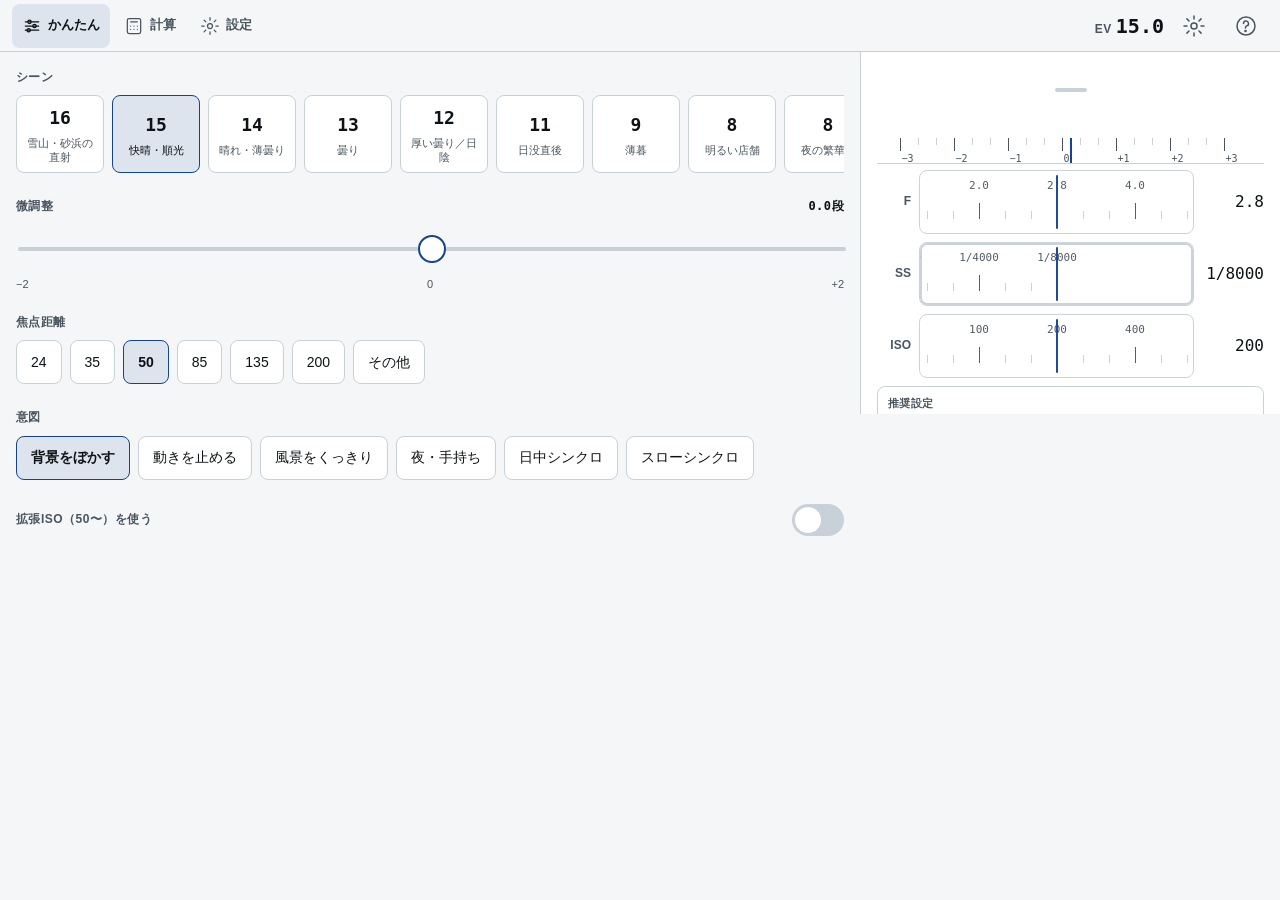
==== commit 50614c87: "fix: ホイールがスクロール中断で誤った値を確定する問題 - pointercancel が endDrag に繋がり、ユーザーが選んでいない値を   確定していた。確定値が次のジェスチャの起点にな" ====
--- a/index.html
+++ b/index.html
@@ -156,7 +156,9 @@
         <div class="field">
           <label class="field-label" for="flash-profile">プロファイル</label>
           <select class="select" id="flash-profile"></select>
-          <span class="badge badge-est" id="uncalibrated-badge" hidden>推定値（未校正）</span>
+          <!-- 押すと校正のしかた（マニュアル §12）を開く。data-help は警告の ? と同じ委譲で処理 -->
+          <button type="button" class="badge badge-est badge-link" id="uncalibrated-badge"
+                  data-help="help-calibration" aria-label="推定値（未校正）。校正のしかたを開く" hidden>推定値（未校正）</button>
         </div>
         <div class="field">
           <label class="field-label" for="flash-modifier">モディファイア</label>
@@ -226,8 +228,13 @@
             aria-label="結果パネルの高さを変える（上下スワイプで3段階、タップで標準）">
       <span class="panel-grip" aria-hidden="true"></span>
     </button>
-    <!-- 最小表示のときだけ出る1行（CSS で出し分け） -->
-    <div class="result-summary" id="result-summary" aria-live="polite"></div>
+    <!-- 読み上げ用の唯一のライブリージョン（UI仕様 §13）。
+         結果の各コンテナに aria-live を付けると、微調整スライダーを動かすたびにカード全文が
+         読まれて使えない。ここに「主案の数値＋警告の件数」だけを、操作が落ち着いてから
+         一度だけ入れる（js/ui.js の announceResult）。視覚的には見えない。 -->
+    <div class="sr-only" id="result-announce" role="status" aria-atomic="true"></div>
+    <!-- 最小表示のときだけ出る1行（CSS で出し分け）。読み上げは上の1箇所に集約 -->
+    <div class="result-summary" id="result-summary"></div>
     <div class="result-head">
       <div class="wall-readout" id="wall-readout" hidden>
         <span class="wall-label">同調速度の壁</span><span class="wall-num" id="wall-num">–</span>
@@ -235,9 +242,12 @@
       <div class="result-badges" id="result-badges"></div>
     </div>
     <div class="ev-ruler" id="ev-ruler" aria-hidden="false"><!-- EVルーラー＋トラック --></div>
-    <div class="result-systems" id="result-systems" aria-live="polite"><!-- アンビエント／ストロボ --></div>
+    <div class="result-systems" id="result-systems"><!-- アンビエント／ストロボ --></div>
     <div class="path-compare" id="path-compare" hidden></div>
-    <div class="warnings" id="warnings" role="status"></div>
+    <!-- コンテナ自体はライブリージョンにしない。role は警告1件ごとに付ける
+         （alert だけ role="alert"、info/warn は role="status"）。入れ子のライブリージョンは
+         二重発話になるため、ここに role="status" を置かないこと。 -->
+    <div class="warnings" id="warnings"></div>
   </section>
 
   <!-- ===== トースト（クランプ通知など）===== -->
--- a/css/style.css
+++ b/css/style.css
@@ -1,7 +1,12 @@
 /* ===================================================================
    露出アシスト — 全スタイル。トークンは CSS カスタムプロパティで定義。
    コンポーネント内に生の hex を書かない（すべてトークン経由）。
-   アニメーションは transform / opacity のみ。
+
+   アニメーション（UI仕様 §8）：
+     連続的・スクロール駆動 … transform / opacity のみ
+     離散操作の一度きり     … ペイントのみのプロパティ（background-color 等）も可
+     レイアウトを動かすもの … 実機確認済みで MAINTENANCE.md §12 に記録した場合のみ
+                              （現在の例外は .result-panel の max-height 1件）
    =================================================================== */
 
 /* ---- カラートークン（UI仕様 §4）------------------------------------ */
@@ -15,6 +20,15 @@
   --warn:   #7A4C00;
   --alert:  #96131A;
   --flash:  #14448F;
+  /* --accent は UI 全体の強調色（選択・フォーカス・主ボタン）。**--flash とは別の意味。**
+     初期値は --flash と同値だが、ストロボ系統の色を変えたときにフォーカスリングまで
+     変わらないよう分離してある。ストロボの識別に --accent を使わないこと（逆も同じ）。 */
+  --accent: #14448F;
+  /* --accent を背景に敷いた上に載る文字・アイコンの色（更新バー・主ボタン）。
+     両テーマで白のままだが、生の #fff をコンポーネントに書かないためトークンにする。 */
+  --on-accent: #FFFFFF;
+  /* --on-accent の上に重ねる面（更新バーの［更新］ボタン）。--press とは別物 */
+  --on-accent-fill: rgba(255,255,255,.2);
   --overlay: rgba(14,18,22,.45);
   --press:  rgba(14,18,22,.06);
   --sel:    rgba(20,68,143,.10);
@@ -29,6 +43,10 @@
   --warn:   #E0A73C;
   --alert:  #FF6B6B;
   --flash:  #6BA6FF;
+  --accent: #6BA6FF;
+  /* ダークでもアクセントは中明度の青なので、上に載せる文字は白のままが読みやすい */
+  --on-accent: #FFFFFF;
+  --on-accent-fill: rgba(255,255,255,.2);
   --overlay: rgba(0,0,0,.6);
   --press:  rgba(255,255,255,.08);
   --sel:    rgba(107,166,255,.14);
@@ -36,7 +54,9 @@
 @media (prefers-color-scheme: dark) {
   :root:not([data-theme]) {
     --paper:  #0B0F12; --panel:  #151B21; --ink: #EAF0F5; --ink-2: #97A5B1;
-    --rule: #2A343D; --ok: #4FCFA8; --warn: #E0A73C; --alert: #FF6B6B; --flash: #6BA6FF;
+    --rule: #2A343D; --ok: #4FCFA8; --warn: #E0A73C; --alert: #FF6B6B;
+    --flash: #6BA6FF; --accent: #6BA6FF;
+    --on-accent: #FFFFFF; --on-accent-fill: rgba(255,255,255,.2);
     --overlay: rgba(0,0,0,.6); --press: rgba(255,255,255,.08); --sel: rgba(107,166,255,.14);
   }
 }
@@ -50,6 +70,9 @@
   --r-pill: 999px;
   --tap-min: 44px;
   --gap-tap: 8px;
+  /* --icon-xs は本文に混ぜるアイコン（警告行・最小表示の1行）。16px では小さく 24px では
+     行を膨らませるため 18px。生の 18px を2箇所に書いていたのでトークンにした */
+  --icon-xs: 18px;
   --icon-sm: 16px;
   --icon-md: 24px;
   --header-h: 52px;
@@ -82,7 +105,13 @@
   flex-direction: column;
 }
 button { font: inherit; color: inherit; background: none; border: none; cursor: pointer; }
-:focus-visible { outline: 2px solid var(--flash); outline-offset: 2px; border-radius: 4px; }
+:focus-visible { outline: 2px solid var(--accent); outline-offset: 2px; border-radius: 4px; }
+/* 読み上げ専用（視覚的に隠すがアクセシビリティツリーに残す）。
+   display:none や visibility:hidden はツリーから外れて読まれないので使えない。 */
+.sr-only {
+  position: absolute; width: 1px; height: 1px; overflow: hidden;
+  clip-path: inset(50%); white-space: nowrap; border: 0; padding: 0; margin: -1px;
+}
 .icon { width: var(--icon-md); height: var(--icon-md); display: inline-block; flex: none; }
 .icon.sm { width: var(--icon-sm); height: var(--icon-sm); }
 .tabular { font-variant-numeric: tabular-nums; }
@@ -92,11 +121,11 @@
   position: sticky; top: 0; z-index: 30;
   display: flex; align-items: center; justify-content: space-between; gap: 12px;
   padding: 8px 16px; padding-top: calc(8px + var(--sat));
-  background: var(--flash); color: #fff; font-size: 13px;
+  background: var(--accent); color: var(--on-accent); font-size: 13px;
 }
 .update-apply {
   min-height: 32px; padding: 0 16px; border-radius: var(--r-pill);
-  background: rgba(255,255,255,.2); color: #fff; font-weight: 600;
+  background: var(--on-accent-fill); color: var(--on-accent); font-weight: 600;
 }
 
 /* ===== ヘッダー =================================================== */
@@ -118,7 +147,9 @@
 .tab .icon { width: 20px; height: 20px; }
 .tab[aria-selected="true"] { color: var(--ink); background: var(--sel); }
 .tab:active { background: var(--press); }
-.header-right { display: flex; align-items: center; gap: 6px; }
+/* 44px のアイコンボタンが並ぶので gap は --gap-tap（8px）を使う。6px では §7 の
+   「隣接するタップ対象の間隔は 8px 以上」を満たさない */
+.header-right { display: flex; align-items: center; gap: var(--gap-tap); }
 .ev-readout { display: flex; align-items: baseline; gap: 4px; }
 .ev-label { font-size: 12px; font-weight: 600; letter-spacing: .04em; color: var(--ink-2); }
 .ev-num { font-family: var(--font-num); font-variant-numeric: tabular-nums; font-size: 20px; font-weight: 600; }
@@ -145,7 +176,7 @@
   margin-bottom: 8px;
 }
 .field-value { margin-left: auto; font-family: var(--font-num); font-variant-numeric: tabular-nums; color: var(--ink); }
-.field-error { color: var(--alert); font-size: 12px; margin-top: 6px; min-height: 0; }
+.field-error { color: var(--alert); font-size: 12px; margin-top: 8px; min-height: 0; }
 .field-error:empty { margin-top: 0; }
 
 /* ---- タイル（シーン）--------------------------------------------- */
@@ -163,7 +194,7 @@
 }
 .tile .tile-ev { font-family: var(--font-num); font-variant-numeric: tabular-nums; font-size: 18px; font-weight: 700; }
 .tile .tile-name { font-size: 11px; line-height: 1.25; color: var(--ink-2); }
-.tile[aria-checked="true"] { border-color: var(--flash); background: var(--sel); }
+.tile[aria-checked="true"] { border-color: var(--accent); background: var(--sel); }
 .tile[aria-checked="true"] .tile-name { color: var(--ink); }
 .tile:active { background: var(--press); }
 
@@ -176,8 +207,8 @@
   transition: background var(--dur-slide) var(--ease), border-color var(--dur-slide) var(--ease);
 }
 .chip:active { background: var(--press); }
-.chip[aria-checked="true"] { border-color: var(--flash); background: var(--sel); font-weight: 600; }
-.chip.chip-nd[aria-checked="true"] { border-color: var(--flash); }
+.chip[aria-checked="true"] { border-color: var(--accent); background: var(--sel); font-weight: 600; }
+.chip.chip-nd[aria-checked="true"] { border-color: var(--accent); }
 /* ND と光学フィルター（ブラックミスト）の境界。減光しないので破線で性質の違いを示す */
 .chip-sep { flex: none; width: 1px; align-self: stretch; background: var(--rule); margin: 4px 2px; }
 .chip.chip-optical { border-style: dashed; }
@@ -191,9 +222,9 @@
 .slider::-moz-range-track { height: 4px; background: var(--rule); border-radius: 2px; }
 .slider::-webkit-slider-thumb {
   -webkit-appearance: none; appearance: none; width: 28px; height: 28px; margin-top: -12px;
-  border-radius: 50%; background: var(--panel); border: 2px solid var(--flash);
-}
-.slider::-moz-range-thumb { width: 28px; height: 28px; border-radius: 50%; background: var(--panel); border: 2px solid var(--flash); }
+  border-radius: 50%; background: var(--panel); border: 2px solid var(--accent);
+}
+.slider::-moz-range-thumb { width: 28px; height: 28px; border-radius: 50%; background: var(--panel); border: 2px solid var(--accent); }
 .slider-scale { display: flex; justify-content: space-between; font-size: 11px; color: var(--ink-2); margin-top: -2px; }
 
 /* ---- セレクト・入力 ---------------------------------------------- */
@@ -216,7 +247,7 @@
   position: relative; width: 52px; height: 32px; border-radius: var(--r-pill);
   background: var(--rule); transition: background var(--dur-slide) var(--ease);
 }
-.toggle[aria-checked="true"] { background: var(--flash); }
+.toggle[aria-checked="true"] { background: var(--accent); }
 .toggle-knob {
   position: absolute; top: 3px; left: 3px; width: 26px; height: 26px; border-radius: 50%;
   background: var(--panel); transition: transform var(--dur-slide) var(--ease);
@@ -226,6 +257,14 @@
 /* ---- バッジ ------------------------------------------------------- */
 .badge { display: inline-flex; align-items: center; font-size: 11px; font-weight: 600; padding: 2px 8px; border-radius: var(--r-pill); margin-left: 8px; }
 .badge-est { color: var(--warn); border: 1px solid var(--warn); }
+/* 押せるバッジ（校正のしかたへ飛ぶ）。見た目は小さくても当たり判定は 44px 以上にする。
+   行高を膨らませないため、はみ出す分は負マージンで吸収する（.warn-help と同じ手当て）。 */
+.badge-link {
+  background: transparent; font: inherit; font-size: 11px; font-weight: 600;
+  min-height: var(--tap-min); margin-top: -10px; margin-bottom: -10px;
+  text-decoration: underline; text-underline-offset: 2px;
+}
+.badge-link:active { background: var(--press); }
 
 /* ===== ストロボパネル ============================================= */
 .flash-panel {
@@ -240,8 +279,19 @@
 .wheel {
   position: relative; height: 64px; overflow: hidden;
   border: 1px solid var(--rule); border-radius: var(--r-chip); background: var(--panel);
-  touch-action: pan-y; user-select: none; -webkit-user-select: none;
-}
+  user-select: none; -webkit-user-select: none;
+}
+/* **操作するホイールだけに touch-action を宣言する。**
+   横のジェスチャはアプリが受け取り、縦はページのスクロールへ渡す、という宣言。
+   これが無いと、横スワイプ中に縦スクロールが始まった瞬間にブラウザがタッチを引き取り
+   pointercancel が飛ぶ。ジェスチャ境界が壊れると値が飛ぶ（js/wheel.js の pointercancel 参照）。
+
+   **none にしないこと。** 計算タブは画面の大半がホイールなので、ホイール上から始めた
+   縦スクロールができなくなり操作不能になる。
+
+   読み取り専用（結果パネルのトラック）には付けない。入力を受け付けないので競合しない。
+   付けても害はないが、「ここは操作する要素」という意図をこの1行で表すため分けている。 */
+.wheel:not(.is-readonly) { touch-action: pan-y; }
 .wheel.is-readonly { opacity: .95; }
 .wheel-track {
   position: absolute; top: 0; bottom: 0; left: 50%; display: flex; align-items: center;
@@ -262,7 +312,7 @@
 }
 .wheel-pointer {
   position: absolute; left: 50%; top: 4px; bottom: 4px; width: 2px; transform: translateX(-1px);
-  background: var(--flash); border-radius: 1px; pointer-events: none;
+  background: var(--accent); border-radius: 1px; pointer-events: none;
 }
 .wheel-edge { box-shadow: inset 0 0 0 2px var(--rule); }
 /* トラック（結果パネル内・ラベル付き） */
@@ -271,7 +321,7 @@
   display: flex; align-items: center; justify-content: center; width: var(--tap-min); height: var(--tap-min);
   color: var(--ink-2); border-radius: var(--r-chip);
 }
-.track-lock[aria-pressed="true"] { color: var(--flash); }
+.track-lock[aria-pressed="true"] { color: var(--accent); }
 .track-lock:active { background: var(--press); }
 .track-name { width: 34px; font-size: 12px; font-weight: 600; color: var(--ink-2); text-align: right; }
 .track-name.is-flash { color: var(--flash); }
@@ -324,7 +374,7 @@
   overflow-x: auto; scrollbar-width: none;
 }
 .result-summary .sum-values::-webkit-scrollbar { display: none; }
-.result-summary .icon { width: 18px; height: 18px; margin-left: auto; flex: none; }
+.result-summary .icon { width: var(--icon-xs); height: var(--icon-xs); margin-left: auto; flex: none; }
 .result-summary .icon.info  { color: var(--ink-2); }
 .result-summary .icon.warn  { color: var(--warn); }
 .result-summary .icon.alert { color: var(--alert); }
@@ -332,7 +382,8 @@
 .wall-readout { display: flex; align-items: baseline; gap: 8px; color: var(--flash); }
 .wall-label { font-size: 12px; font-weight: 600; }
 .wall-num { font-family: var(--font-num); font-variant-numeric: tabular-nums; font-size: 24px; font-weight: 700; }
-.result-badges { display: flex; gap: 6px; margin-left: auto; }
+/* バッジは押せる（.badge-link）ので、タップ対象の間隔として --gap-tap を使う */
+.result-badges { display: flex; gap: var(--gap-tap); margin-left: auto; }
 
 .ev-ruler { margin: 8px 0; }
 .ev-scale {
@@ -345,8 +396,8 @@
 .ev-scale-tick::before { content: ""; position: absolute; top: 0; left: 0; width: 1px; height: 7px; background: var(--rule); }
 .ev-scale-tick.major::before { height: 13px; background: var(--ink-2); }
 .ev-scale-tick .ev-t-label { position: absolute; top: 13px; left: 2px; font-size: 10px; color: var(--ink-2); font-family: var(--font-num); }
-.ev-needle { position: absolute; left: 50%; top: 0; bottom: 0; width: 2px; transform: translateX(-1px); background: var(--flash); }
-.ev-needle-clip { position: absolute; top: 2px; font-size: 11px; font-weight: 700; color: var(--flash); font-family: var(--font-num); }
+.ev-needle { position: absolute; left: 50%; top: 0; bottom: 0; width: 2px; transform: translateX(-1px); background: var(--accent); }
+.ev-needle-clip { position: absolute; top: 2px; font-size: 11px; font-weight: 700; color: var(--accent); font-family: var(--font-num); }
 .ev-needle-clip.left { left: 2px; } .ev-needle-clip.right { right: 2px; }
 
 .result-systems { display: grid; grid-template-columns: 1fr; gap: 8px; margin-top: 4px; }
@@ -371,7 +422,7 @@
 .warnings { margin-top: 8px; display: flex; flex-direction: column; gap: 6px; }
 /* flex-wrap は警告内の解決ボタン（.warn-action）を独立した行に落とすため */
 .warn-item { display: flex; flex-wrap: wrap; align-items: flex-start; gap: 8px; font-size: 13px; line-height: 1.45; }
-.warn-item .icon { width: 18px; height: 18px; margin-top: 1px; flex: none; }
+.warn-item .icon { width: var(--icon-xs); height: var(--icon-xs); margin-top: 1px; flex: none; }
 .warn-item.info  { color: var(--ink-2); } .warn-item.info .icon  { color: var(--ink-2); }
 .warn-item.warn  { color: var(--warn); }  .warn-item.warn .icon  { color: var(--warn); }
 .warn-item.alert { color: var(--alert); } .warn-item.alert .icon { color: var(--alert); }
@@ -408,7 +459,7 @@
 .calib-title { font-size: 13px; font-weight: 700; margin-bottom: 4px; }
 .calib-form .caption { display: block; color: var(--ink-2); font-size: 12px; margin-bottom: 8px; }
 .btn { min-height: var(--tap-min); padding: 0 16px; border-radius: var(--r-chip); font-weight: 600; font-size: 14px; }
-.btn-primary { background: var(--flash); color: #fff; }
+.btn-primary { background: var(--accent); color: var(--on-accent); }
 .btn-ghost { border: 1px solid var(--rule); color: var(--ink); }
 .btn-block { width: 100%; }
 .btn:active { opacity: .85; }
@@ -417,7 +468,7 @@
 .toast {
   position: fixed; left: 50%; bottom: calc(56vh + 12px); bottom: calc(56dvh + 12px); transform: translateX(-50%);
   max-width: calc(100vw - 32px); z-index: 40;
-  background: var(--ink); color: var(--paper); font-size: 13px; padding: 10px 16px; border-radius: var(--r-pill);
+  background: var(--ink); color: var(--paper); font-size: 13px; padding: 12px 16px; border-radius: var(--r-pill);
   box-shadow: 0 4px 16px var(--overlay);
 }
 .toast[hidden] { display: none; }
@@ -434,7 +485,7 @@
 .setup-nav { display: flex; gap: 8px; }
 .setup-dots { display: flex; gap: 6px; justify-content: center; margin-top: 16px; }
 .setup-dot { width: 7px; height: 7px; border-radius: 50%; background: var(--rule); }
-.setup-dot.on { background: var(--flash); }
+.setup-dot.on { background: var(--accent); }
 
 /* ===== マニュアル（全画面シート。manual.md §0.3・§0.7）=========== */
 .sheet {
@@ -464,7 +515,7 @@
   border-radius: var(--r-chip); color: var(--ink-2);
 }
 .tray-toggle:active { background: var(--press); }
-.tray-toggle[aria-expanded="true"] { color: var(--flash); background: var(--sel); }
+.tray-toggle[aria-expanded="true"] { color: var(--accent); background: var(--sel); }
 .manual-index {
   position: absolute; top: calc(var(--header-h) + var(--sat)); bottom: 0; left: 0;
   z-index: 2; width: 50%; min-width: 200px;
@@ -516,7 +567,7 @@
   border-radius: var(--r-chip); color: var(--ink-2);
 }
 .warn-help:active { background: var(--press); }
-.warn-help .icon { width: 18px; height: 18px; }
+.warn-help .icon { width: var(--icon-xs); height: var(--icon-xs); }
 /* 警告内の解決ボタン。設定タブへ移動せずその場で直せるようにする（袋小路を作らないため） */
 /* 独立した行に落として全幅。指1本・片手で押せる高さを確保する */
 .warn-action {
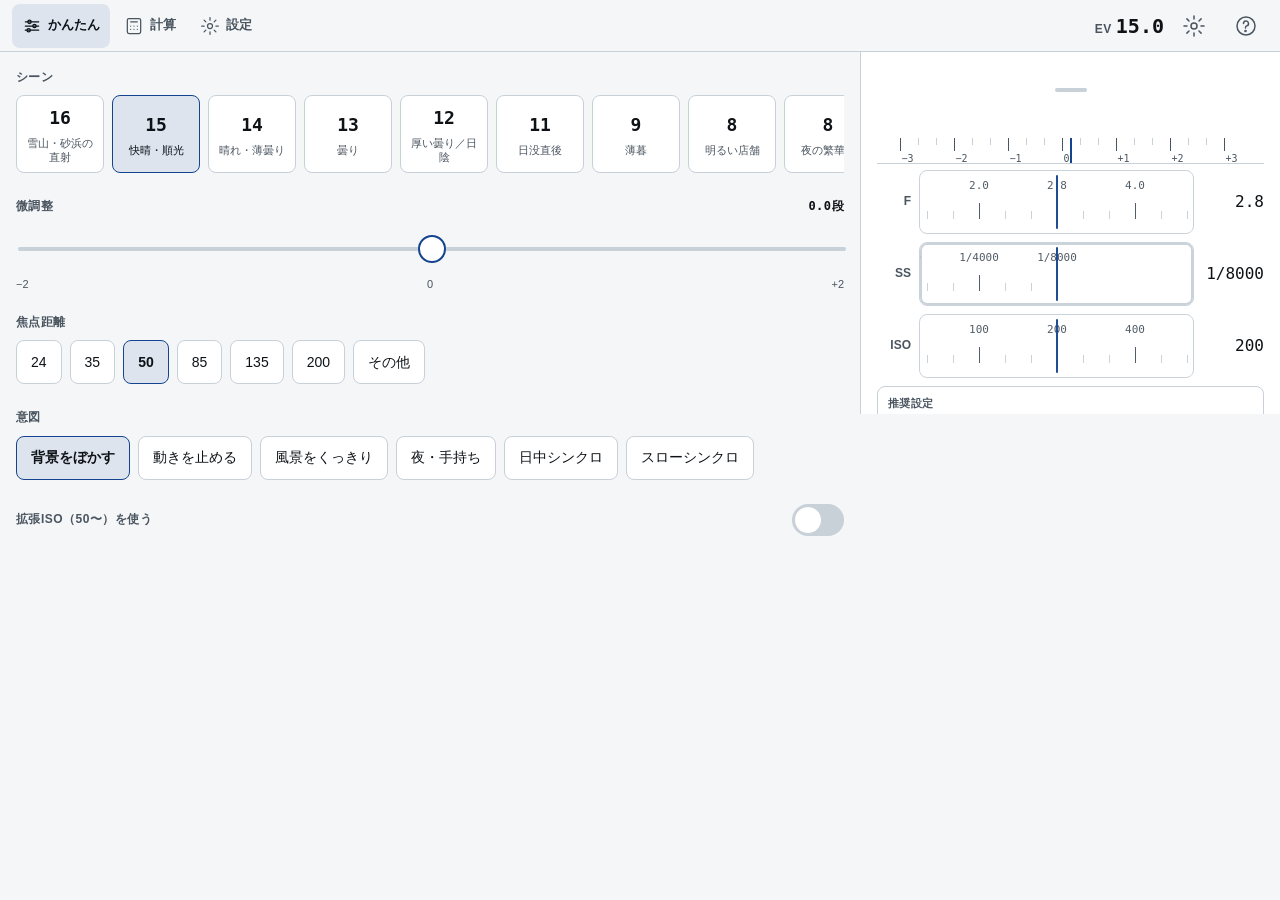
==== commit 5b0d4e04: "feat: 計算タブのダイアルに範囲制限とグレーアウト - 物理的な限界（開放F値・最小F値・SS上下限・ISO下限）で構造的に制限 - 好み（実用ISO上限）は制限せず警告のみ（R5 で回帰を固定）" ====
--- a/index.html
+++ b/index.html
@@ -176,6 +176,13 @@
           <div class="field-label" id="lbl-ambient">背景（アンビエント目標段数）</div>
           <div class="chip-row" id="ambient-chips" role="radiogroup" aria-labelledby="lbl-ambient"></div>
         </div>
+        <!-- 逆光はシーンEV では区別できない（同じ EV で順光にも逆光にもなる）。
+             白飛び判定のコントラスト目安に +2段する。露出計算そのものは変えない -->
+        <div class="field toggle-field" id="backlit-field">
+          <span class="field-label">逆光（空が明るい）</span>
+          <button type="button" class="toggle" id="backlit-toggle" role="switch" aria-checked="false" aria-label="逆光">
+            <span class="toggle-knob"></span></button>
+        </div>
         <div class="field toggle-field" id="tripod-field" hidden>
           <span class="field-label">三脚</span>
           <button type="button" class="toggle" id="tripod-toggle" role="switch" aria-checked="false" aria-label="三脚使用">
@@ -292,6 +299,7 @@
       <a href="#help-flash-basics">5 ストロボの基本</a>
       <a href="#help-daylight-sync">6 日中シンクロの手順</a>
       <a href="#help-sync-wall">7 同調速度の壁</a>
+      <a href="#help-blowout">7.5 空が飛ぶのを防ぐ</a>
       <a href="#help-slow-sync">8 スローシンクロの手順</a>
       <a href="#help-flash-duration">9 閃光時間</a>
       <a href="#help-power-mode">10 発光量を自分で決める</a>
@@ -489,6 +497,64 @@
         <p>実測とズレていたら調整してください。テスト撮影で「計算より1段暗い」なら基準損失を1段増やします。</p>
         <p class="note">HSS経路で「SS上限のため背景は −1.3段までです」と出た場合は、
         カメラの最速SSでは指定した背景段数に届かないという意味です。表示された段数までなら成立します。</p>
+      </section>
+
+      <section id="help-blowout">
+        <h3>7.5 空が飛ぶのを防ぐ — 適正露出でも飛びます</h3>
+        <h4>適正に合わせても空は飛ぶ</h4>
+        <p><strong>これがいちばん誤解されるところです。</strong> 被写体を適正露出にしても、空はしばしば飛びます。
+        露出計算が間違っているのではなく、<strong>シーンの明暗差がセンサーの記録できる幅を超えている</strong>からです。</p>
+        <p>センサーには「中間調から白飛びまでの余裕」があります。これを<strong>ヘッドルーム</strong>と呼びます。</p>
+        <table><tbody>
+          <tr><th>JPEG</th><td><strong>約3段</strong></td></tr>
+          <tr><th>RAW</th><td>3.5〜4段</td></tr>
+        </tbody></table>
+        <p>つまり、被写体を適正にしたとき、<strong>それより3段以上明るいものは白く塗り潰されます。</strong></p>
+        <p>快晴の逆光では空が被写体より 4.5段 ほど明るいので、
+        <strong>被写体を適正にした瞬間に空は 1.5段 オーバーして飛びます。</strong>
+        これは避けようがありません——<strong>背景段数を下げる以外に。</strong></p>
+        <h4>だから背景段数を下げる</h4>
+        <p>日中シンクロ（6）とスローシンクロ（8）では<strong>背景の明るさを選べます。</strong>
+        ここを下げれば空が記録範囲に入ります。</p>
+        <p class="note">空が飛ぶ可能性があります（快晴・順光・逆光の目安 4.5段）。<br>
+        背景 0段 → 1.5段オーバー／背景 −1段 → 0.5段オーバー／背景 −2段 → 空が残ります（推奨）。<br>
+        ※空を飛ばす表現を狙う場合はこの警告を無視してかまいません</p>
+        <p><strong>段数そのものではなく「選ぶべき背景段数」を出しています。</strong>
+        コントラストの目安は±1段の精度しかないので、「4.5段の差がある」と言われても判断できません。
+        「背景を −2段 にすれば残る」ならそのまま操作できます。</p>
+        <h4>「逆光」トグル</h4>
+        <p><strong>逆光かどうかはシーンEV では区別できません。</strong> 同じ「快晴」でも、順光と逆光で
+        空と被写体の明暗差は2段変わります。だからシーンとは別のトグルにしています。</p>
+        <table><tbody>
+          <tr><th>快晴・順光</th><td>2.5段</td></tr>
+          <tr><th>快晴・<strong>逆光</strong></th><td><strong>4.5段</strong></td></tr>
+          <tr><th>晴れ・薄曇り</th><td>2.0段</td></tr>
+          <tr><th>晴れ・薄曇り・<strong>逆光</strong>（＝被写体が日陰）</th><td><strong>4.0段</strong></td></tr>
+          <tr><th>曇り</th><td>1.5段</td></tr>
+          <tr><th>厚い曇り／日陰</th><td>1.0段</td></tr>
+          <tr><th>日没直後</th><td>2.0段</td></tr>
+        </tbody></table>
+        <p><strong>日中シンクロは逆光で使うことが多い</strong>ので、忘れずに入れてください。
+        入れないと警告が出ず、飛ばしてから気づくことになります。</p>
+        <h4>判定が出ないシーンがあります</h4>
+        <p>薄暮と屋内・夜間のシーンでは<strong>この警告を出しません。</strong></p>
+        <p>これらのシーンで最も明るい背景は、空ではなく<strong>光源そのもの</strong>（窓・街灯・空の残光）です。
+        被写体との差はシーンEV ではなく<strong>どう画角を切るか</strong>で決まるので、表では当てられません。
+        当てずっぽうの警告を出すより黙るほうが害が小さい、という判断です。</p>
+        <p>夜に窓や照明を背景に入れるときは、飛ぶ前提で構図を決めてください。</p>
+        <h4>背景を下げると壁が上がります</h4>
+        <p><strong>背景段数を下げると、日中シンクロでは同調速度の壁（7）が高くなります。</strong>
+        背景を1段暗くする＝SSを1段速める＝壁が1段上がる、という関係です。</p>
+        <p>壁が上がればND が増えるかHSS の損失が増え、<strong>ストロボが届かなくなることがあります。</strong>
+        そのためアプリは、推奨した背景段数が成立するかを確認しています。成立しないときはこう出ます。</p>
+        <p class="note">ただし背景 −2段 では光量が 1.5段 足りません（減光がその分増えるため）。
+        距離を詰めるか ISO を上げてください</p>
+        <p><strong>提案が別の問題に置き換わるだけなら、そう書きます。</strong></p>
+        <h4>ヘッドルームの調整</h4>
+        <p>設定タブの<strong>ハイライト余裕(段)</strong>で 2.0〜4.5 の範囲で変えられます。既定は 3.0（JPEG 相当）。</p>
+        <p>RAW で撮って現像で持ち上げるなら 3.5〜4.0 に。
+        「警告が出るのに実際は飛んでいない」なら上げ、「警告が出ないのに飛ぶ」なら下げてください。</p>
+        <p><strong>コントラスト目安もヘッドルームも±1段程度の目安です。</strong> 断定ではありません。</p>
       </section>
 
       <section id="help-slow-sync">
@@ -714,6 +780,19 @@
         <p>F値・SS・ISO のうち<strong>2つの鍵アイコンを閉じる</strong>と、残り1つが自動で計算されます。
         鍵を開けて別の組み合わせに変えれば、そちらが計算されます。</p>
         <p>シーンのEVはかんたんタブから引き継がれます。直接入力もできます。</p>
+        <h4>グレーになっている目盛り</h4>
+        <p>ダイアルの端のほうが<strong>グレー</strong>になっていることがあります。ここは<strong>設定した機材では
+        使えない範囲</strong>です。区切り線から先へは動きません。F値なら開放と最小絞り、
+        SSならカメラの最高速シャッター、ISOなら下限です。値は消さずに残してあるので、
+        どこが限界なのかが見えます。動かそうとすると理由が短く出ます。</p>
+        <p>グレーの範囲は<strong>設定タブ</strong>で変えられます。別のレンズに付け替えたときは開放F値と
+        最小絞りを、ISOの下限を下げたいときは<strong>拡張ISO</strong>を使ってください
+        （拡張ISO は計算タブにもトグルがあります）。</p>
+        <p><strong>ISO の上は止めていません。</strong> ノイズが出ても上げたい場面はあるので、実用ISO上限を
+        超えても選べます。上限に近づくと「ノイズが目立ち始める領域です」と出るだけです。</p>
+        <p>なお、設定を変えたときに選んでいた値が範囲から外れると、範囲内に寄せたうえで
+        「ISO を 200 に変更しました（拡張ISO が無効のため）」のように知らせます。
+        黙って変えることはありません。</p>
         <h4>等価露出の一覧</h4>
         <p>下部に<strong>同じ明るさになる組み合わせ</strong>が3つ並びます。<strong>F2.8 / F5.6 / F11 の2段刻み</strong>です。</p>
         <table><tbody>
--- a/css/style.css
+++ b/css/style.css
@@ -310,6 +310,15 @@
   position: absolute; top: 6px; font-family: var(--font-num); font-variant-numeric: tabular-nums;
   font-size: 11px; color: var(--ink-2); white-space: nowrap;
 }
+/* 機材の限界の外（UI仕様 §3）。**目盛りは消さずグレーで残す** — どこが限界かが見えるほうが
+   「なぜここで止まるのか」が分かる。消すと限界がホイールの端と区別できなくなる。
+   区切り線は限界の位置にだけ引く（系列の端＝外に目盛りが無い側には引かない）。 */
+.wheel-tick.is-out { opacity: .35; }
+.wheel-tick.limit-lo::after, .wheel-tick.limit-hi::after {
+  content: ""; position: absolute; top: 4px; bottom: 4px; width: 1px; background: var(--rule);
+}
+.wheel-tick.limit-lo::after { left: 0; }
+.wheel-tick.limit-hi::after { right: 0; }
 .wheel-pointer {
   position: absolute; left: 50%; top: 4px; bottom: 4px; width: 2px; transform: translateX(-1px);
   background: var(--accent); border-radius: 1px; pointer-events: none;
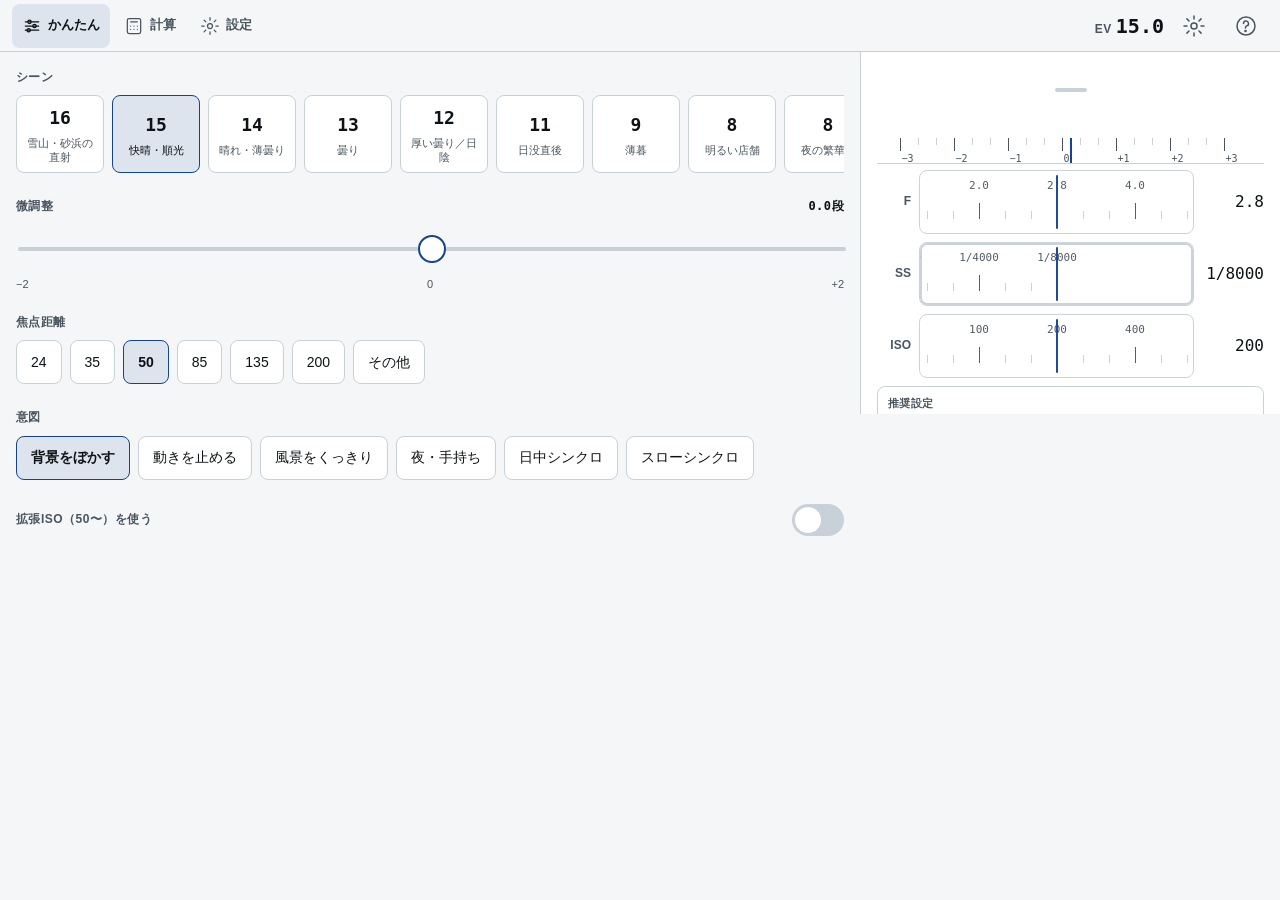
==== commit d7dfd3c1: "fix: 推定値バッジがプルダウンに重なる問題 - .label-row でラベルとバッジを同じ行に配置 - .badge-link の負マージンを削除し、擬似要素でタップ判定を44pxに   .wa" ====
--- a/index.html
+++ b/index.html
@@ -154,11 +154,15 @@
       <div class="flash-panel" id="flash-panel" hidden>
         <div class="field-label flash-head"><svg class="icon" aria-hidden="true"><use href="#i-flash"></use></svg>ストロボ</div>
         <div class="field">
-          <label class="field-label" for="flash-profile">プロファイル</label>
+          <!-- ラベルとバッジを同じ行に置く。バッジを select の後ろに置くと下へ回り込み、
+               当たり判定を広げるための負マージンでプルダウンに重なる（実機で発生） -->
+          <div class="label-row">
+            <label class="field-label" for="flash-profile">プロファイル</label>
+            <!-- 押すと校正のしかた（マニュアル §12）を開く。data-help は警告の ? と同じ委譲で処理 -->
+            <button type="button" class="badge badge-est badge-link" id="uncalibrated-badge"
+                    data-help="help-calibration" aria-label="推定値（未校正）。校正のしかたを開く" hidden>推定値（未校正）</button>
+          </div>
           <select class="select" id="flash-profile"></select>
-          <!-- 押すと校正のしかた（マニュアル §12）を開く。data-help は警告の ? と同じ委譲で処理 -->
-          <button type="button" class="badge badge-est badge-link" id="uncalibrated-badge"
-                  data-help="help-calibration" aria-label="推定値（未校正）。校正のしかたを開く" hidden>推定値（未校正）</button>
         </div>
         <div class="field">
           <label class="field-label" for="flash-modifier">モディファイア</label>
--- a/css/style.css
+++ b/css/style.css
@@ -257,14 +257,31 @@
 /* ---- バッジ ------------------------------------------------------- */
 .badge { display: inline-flex; align-items: center; font-size: 11px; font-weight: 600; padding: 2px 8px; border-radius: var(--r-pill); margin-left: 8px; }
 .badge-est { color: var(--warn); border: 1px solid var(--warn); }
-/* 押せるバッジ（校正のしかたへ飛ぶ）。見た目は小さくても当たり判定は 44px 以上にする。
-   行高を膨らませないため、はみ出す分は負マージンで吸収する（.warn-help と同じ手当て）。 */
+/* 押せるバッジ（校正のしかたへ飛ぶ）。見た目は小さいまま当たり判定だけ 44px にする。
+
+   **`.warn-help` の「min-height + 負マージン」をここに流用しないこと。** あちらは枠線が
+   無いので 44px の箱が見えないが、`.badge-est` は枠線を持つので 44px の縦長ピルとして
+   描かれ、負マージンで上下へはみ出した分が隣の要素（プロファイルの select）に重なる。
+   実機で発生した。当たり判定は擬似要素で広げ、**箱そのものは文字の高さに保つ。** */
 .badge-link {
+  position: relative;
   background: transparent; font: inherit; font-size: 11px; font-weight: 600;
-  min-height: var(--tap-min); margin-top: -10px; margin-bottom: -10px;
   text-decoration: underline; text-underline-offset: 2px;
 }
+.badge-link::after {
+  content: ""; position: absolute; left: 0; right: 0; top: 50%;
+  height: var(--tap-min); transform: translateY(-50%);
+}
 .badge-link:active { background: var(--press); }
+
+/* ラベルとバッジを同じ行に置く枠。ラベルは左、バッジは右端。
+   バッジは縮めず（flex: none）、収まらないときは折り返して次行へ落とす（320px 対策）。 */
+.label-row {
+  display: flex; align-items: center; justify-content: space-between;
+  flex-wrap: wrap; gap: var(--gap-tap); margin-bottom: 8px;
+}
+.label-row .field-label { margin-bottom: 0; min-width: 0; }
+.label-row > .badge { flex: none; margin-left: 0; }
 
 /* ===== ストロボパネル ============================================= */
 .flash-panel {
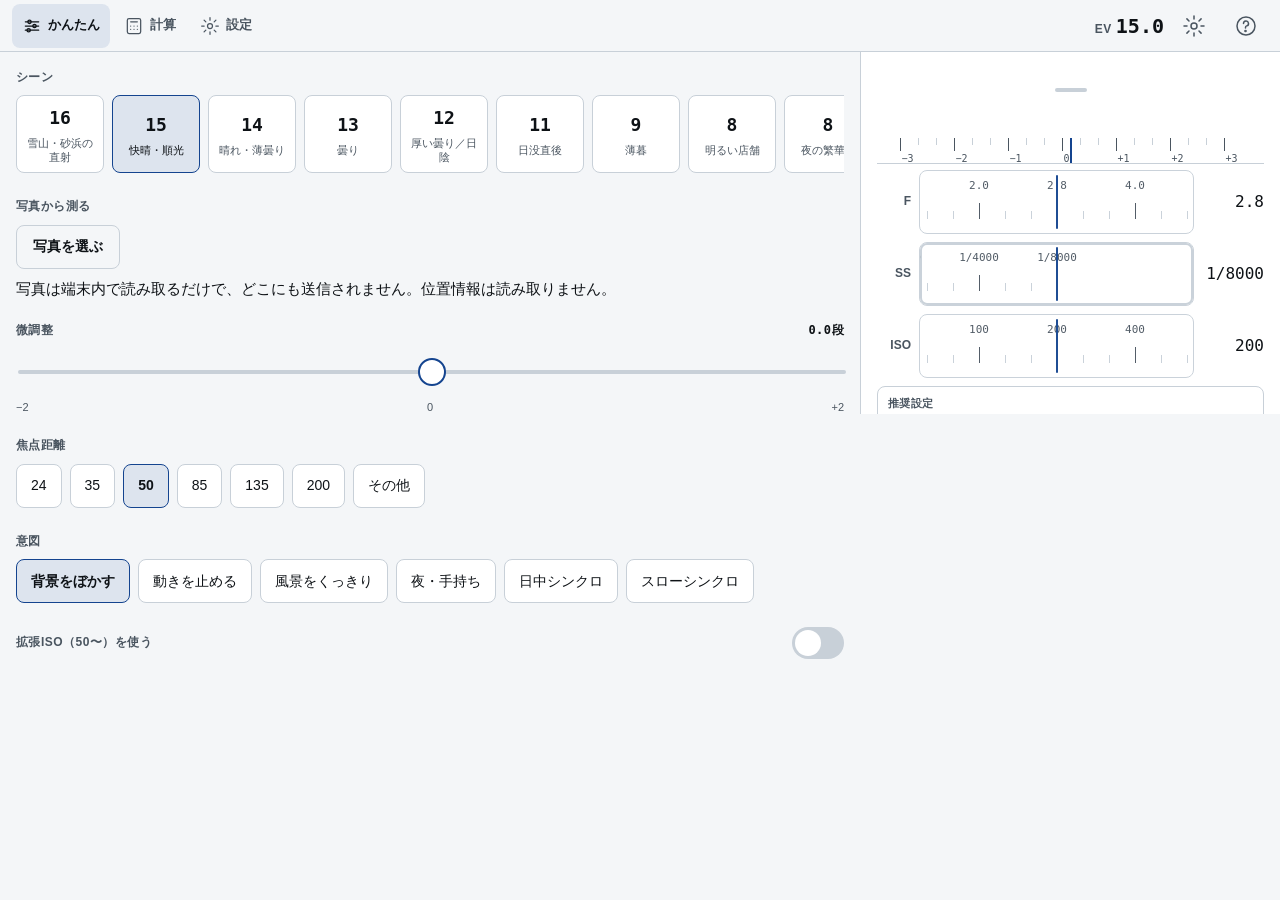
==== commit c4b61ae4: "feat: スマホを露出計として使う（EXIF からシーンEV を測定） - js/exif.js を追加（JPEG APP1 / TIFF IFD のパース、純粋関数）   GPS と Bright" ====
--- a/index.html
+++ b/index.html
@@ -123,6 +123,24 @@
       <div class="field">
         <div class="field-label" id="lbl-scene">シーン</div>
         <div class="tile-row" id="scene-tiles" role="radiogroup" aria-labelledby="lbl-scene"></div>
+      </div>
+      <!-- スマホ露出計（photocal-spec §3.4）。**シーンチップを置き換えず併存させる。**
+           EXIF から F/SS/ISO を読んで EV を逆算する。写真は端末内で読むだけ -->
+      <div class="field" id="meter-field">
+        <div class="label-row">
+          <div class="field-label" id="lbl-meter">写真から測る</div>
+          <button type="button" class="badge badge-est badge-link" id="meter-badge"
+                  data-help="help-lightmeter" aria-label="推定値（未校正）。写真から測るの説明を開く" hidden>推定値（未校正）</button>
+        </div>
+        <div class="meter-row">
+          <!-- accept は指定しない。HEIC を選ばれても検出して案内できるようにする -->
+          <label class="btn btn-ghost meter-pick" for="meter-file">写真を選ぶ</label>
+          <input type="file" id="meter-file" class="sr-only" aria-labelledby="lbl-meter">
+          <span class="meter-result" id="meter-result" role="status" aria-live="polite"></span>
+          <button type="button" class="btn btn-primary meter-use" id="meter-use" hidden>使う</button>
+        </div>
+        <p class="meter-notes caption" id="meter-notes"></p>
+        <p class="caption meter-privacy">写真は端末内で読み取るだけで、どこにも送信されません。位置情報は読み取りません。</p>
       </div>
       <div class="field">
         <label class="field-label" for="scene-adjust">微調整<span class="field-value" id="scene-adjust-val">0.0段</span></label>
@@ -382,6 +400,52 @@
         <p>撮った結果が明るすぎた／暗すぎたときは、その差ぶんだけスライダーを動かします。
         1段暗かったなら <span class="num">+1.0</span>、1/3段だけ明るかったなら <span class="num">−0.3</span> です。</p>
         <p>同じ場所で撮り続けるなら、最初の1枚で微調整を決めてしまえば以降は合います。</p>
+        <h4><a id="help-lightmeter"></a>写真から測る（スマホを露出計にする）</h4>
+        <p>シーンのタイルは±1段の目安ですが、<strong>スマホで1枚撮ればその場の明るさを実測できます。</strong>
+        スマホのカメラは自動露出でF値・SS・ISOを決め、それを写真に記録しています。
+        その3つから逆算すると、シーンのEVが求まります。<strong>これは露出計そのものの原理です。</strong></p>
+        <ol>
+          <li>測りたい方向にスマホのカメラを向けて1枚撮る</li>
+          <li>「写真を選ぶ」でその写真を選ぶ</li>
+          <li>「EV 14.1 を測定しました」と出たら「使う」を押す</li>
+        </ol>
+        <p>使うとシーンのタイルの選択が外れ、「実測 EV 14.1 を使用中」になります。
+        <strong>微調整スライダーはそのまま使えます。</strong> 実測値からの補正として働きます。</p>
+        <p><strong>日中シンクロではシーンEVが背景の明るさを直接決めます。</strong> ここが実測になると、
+        狙った背景の明るさになる確率が上がります。</p>
+        <h4>写真は端末から出ません</h4>
+        <p><strong>写真は端末内で読み取るだけで、どこにも送信されません。位置情報は読み取りません。</strong>
+        このアプリは通信をしない作りなので、これは事実としてそう書けます。
+        写真そのものも保存しません。取り出すのは明るさの数値だけです。</p>
+        <h4>露出補正をかけないでください</h4>
+        <p>スマホで露出補正をかけて撮ると、その分ずれます。アプリは補正の値を読んで計算に入れますが、
+        <strong>補正がかかっていると自動露出の狙いから外れているので、精度は落ちます。</strong>
+        補正がかかった写真を選ぶと注記が出ます。<strong>補正を 0 に戻してから撮り直すのが確実です。</strong></p>
+        <p>ナイトモードは切ってください。多重露光なので記録された値の意味が変わります。
+        HDR は切ってもよいですが、<strong>切るより「いつも同じ設定で使う」ほうが実用的です。</strong>
+        ずれが一定なら、下の校正で丸ごと吸収されます。</p>
+        <h4>「推定値（未校正）」と出たら</h4>
+        <p>スマホの自動露出は 18%グレーに合わせるとは限りません。明るい場面ではハイライトを守って
+        暗めに、暗い場面では持ち上げ気味に決めます。<strong>このずれは機種ごとにほぼ一定です。</strong></p>
+        <p>未校正のままでも使えますが、精度は±2段程度です。<strong>設定タブの「スマホ露出計」で
+        一度校正すると±1/3段まで上がります。</strong> 一度測れば以後ずっと使えます。</p>
+        <table><tbody>
+          <tr><th>未校正</th><td>±2段</td></tr>
+          <tr><th>校正済み・同じレンズ・似たシーン</th><td>±1/3段</td></tr>
+          <tr><th>校正済み・レンズ切替（0.5x / 2x）</th><td>±2/3段</td></tr>
+          <tr><th>校正済み・逆光や夜景</th><td>±1段</td></tr>
+        </tbody></table>
+        <p>校正のしかたは、同じシーンをスマホとカメラの両方で測って差を保存するだけです。
+        <strong>基準はカメラです。</strong> このアプリの目的は「カメラがどう写るか」を当てることなので、
+        合わせる先はカメラでなければ意味がありません。</p>
+        <p>iPhone はレンズが複数あります（超広角・主・望遠）。校正したときと大きく違うレンズで
+        撮った写真を選ぶと注記が出ます。値は出ますが、精度は落ちます。</p>
+        <h4>読み取れないとき</h4>
+        <table><tbody>
+          <tr><th>この写真には撮影情報がありません</th><td>スクリーンショットや加工後に保存し直した写真です。カメラアプリで撮った写真を選んでください</td></tr>
+          <tr><th>撮影情報が不足しています</th><td>F値・SS・ISO のどれかが記録されていません</td></tr>
+          <tr><th>設定 → カメラ → フォーマット → 互換性優先 に変更すると読み取れます</th><td>写真が HEIC のまま渡されました。通常は iOS が JPEG に変換するので、ここは出ないはずです</td></tr>
+        </tbody></table>
       </section>
 
       <section id="help-intent">
--- a/css/style.css
+++ b/css/style.css
@@ -283,6 +283,17 @@
 .label-row .field-label { margin-bottom: 0; min-width: 0; }
 .label-row > .badge { flex: none; margin-left: 0; }
 
+/* ---- スマホ露出計（写真から測る）----------------------------------- */
+.meter-row { display: flex; align-items: center; flex-wrap: wrap; gap: var(--gap-tap); }
+/* label を button 風に見せる（file input 本体は .sr-only）。高さはタップ最小に揃える */
+.meter-pick { flex: none; display: inline-flex; align-items: center; justify-content: center; cursor: pointer; }
+.meter-result { flex: 1 1 8em; min-width: 0; font-size: 13px; color: var(--ink); }
+.meter-result.is-error { color: var(--alert); }
+.meter-use { flex: none; }
+.meter-notes { color: var(--warn); margin-top: 8px; }
+.meter-notes:empty { display: none; }
+.meter-privacy { margin-top: 8px; }
+
 /* ===== ストロボパネル ============================================= */
 .flash-panel {
   border: 1px solid var(--flash); border-radius: var(--r-panel);
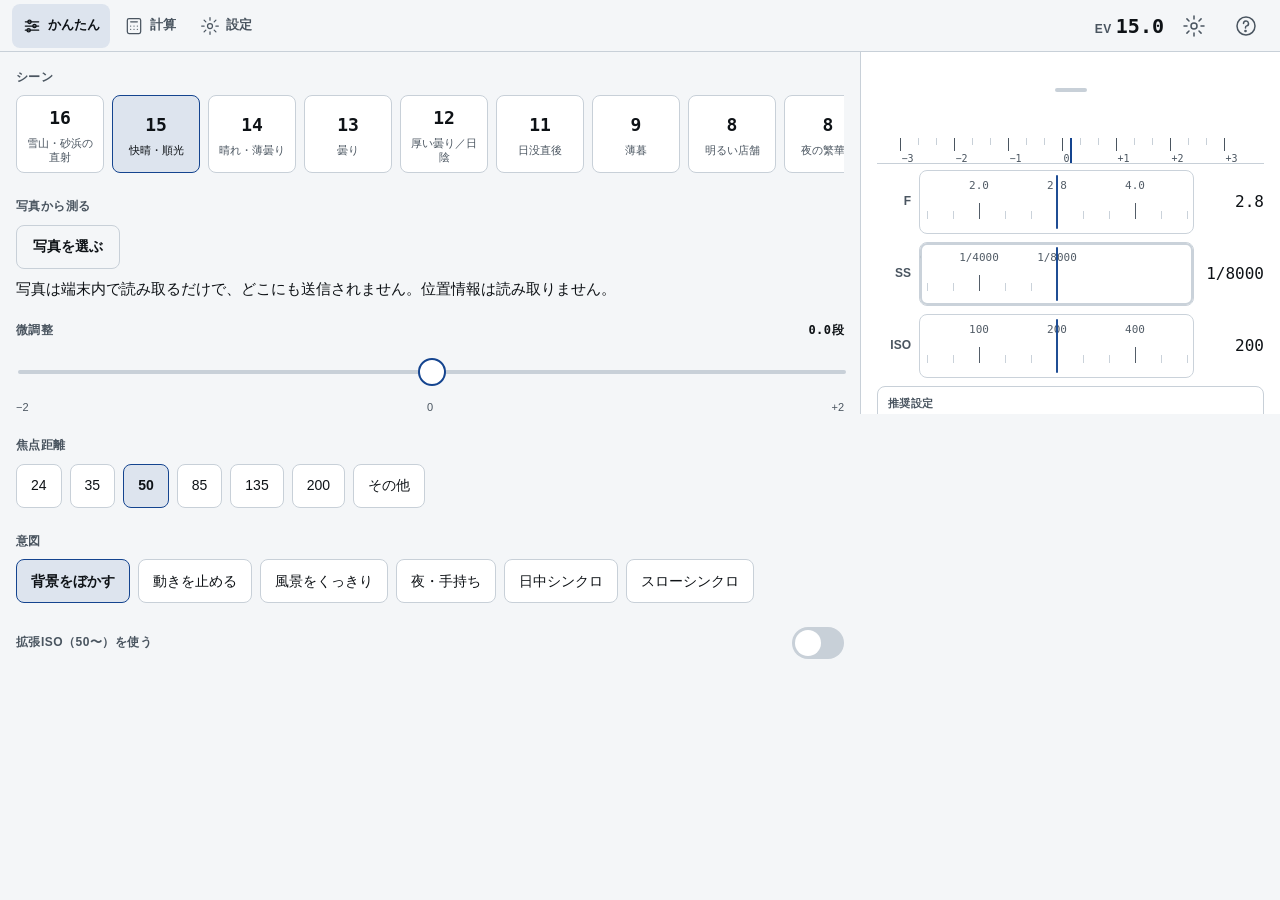
==== commit 5859b992: "feat: カメラのEXIFでストロボ校正の入力を補完 - flash.calibrateFromLabels() を新設し、公称ラベル→厳密値の変換を集約   スマホは実測値なので変換せず、カメラは" ====
--- a/index.html
+++ b/index.html
@@ -822,14 +822,45 @@
           <li>設定タブ →「テスト撮影で校正」に、距離・F値・ISO・発光量を入力</li>
         </ol>
         <p>これだけで k が更新され、以降すべての計算が実機に合います。</p>
+        <h4>写真から読み取る（転記ミスを防ぐ）</h4>
+        <p><strong>適正だった1枚をアプリに読ませると、F値と ISO が自動で入ります。</strong>
+        校正の精度はこの2つの数字で決まるので、手で書き写す工程が消えるのは効きます。</p>
+        <ol>
+          <li>カメラの写真をスマホに取り込む（AirDrop でも、SDカードでも、ケーブルでも）</li>
+          <li>設定タブ → 目的のストロボ →「カメラの写真から読む」→ 写真を選ぶ</li>
+          <li>機種名・撮影日時と、F値・SS・ISO・焦点距離・発光の有無が表示される</li>
+          <li>F値と ISO の欄が埋まり、「EXIF」のバッジが付く</li>
+        </ol>
+        <p><strong>JPEG で撮ってください。RAW は読めません。</strong> メーカーごとに構造が違ううえ、
+        外部ライブラリを使わない作りなので対応していません。JPEG+RAW で撮っておけば大丈夫です。</p>
+        <p>写真を選ばなくても、<strong>従来どおり手入力だけで校正できます。</strong> 手で書き換えると
+        「EXIF」バッジが消えます。表示と中身が食い違わないようにするためです。</p>
+        <p>距離と発光量は写真に記録されないので、この2つは手入力のままです。</p>
+        <h4>読み取ったときに出る注意</h4>
+        <table><tbody>
+          <tr><th>この写真ではストロボが発光していません。校正には使えません</th><td>定常光だけで撮れた写真です。校正は実行できません</td></tr>
+          <tr><th>SS 1/500 は同調速度 1/250 より速いため、通常発光では同期しません。HSS で撮影しましたか</th><td>幕にストロボ光が切られている可能性があります。値が信用できません</td></tr>
+          <tr><th>EXIF は F11、入力は F8.0 です。どちらを使いますか</th><td>写真と入力欄が食い違っています。<strong>転記ミスに気づける場面です</strong></td></tr>
+        </tbody></table>
         <h4>例</h4>
         <p>200Ws、距離3m、ISO100、フル発光で <strong>F11 が適正</strong>だった場合、</p>
         <table><tbody>
-          <tr><th>実測GN</th><td class="num">11 × 3 = 33</td></tr>
-          <tr><th>k</th><td class="num">33 ÷ √200 = 2.33</td></tr>
-        </tbody></table>
-        <p>既定の 4.0 から 2.33 に下がりました。<strong>約1.5段ぶん</strong>の差です。
+          <tr><th>実測GN</th><td class="num">11.31 × 3 = 33.9</td></tr>
+          <tr><th>k</th><td class="num">33.9 ÷ √200 = 2.40</td></tr>
+        </tbody></table>
+        <p><strong>F11 の実体は 11.0 ではなく 11.31 です。</strong> カメラの表示は慣用的な丸めた数字で、
+        実際の絞りは 2 の 3.5乗（√2 の 7乗）です。アプリはこの実体で計算します。
+        11.0 のまま計算すると k が 2.33 になり、<strong>0.08段ぶん</strong>ずれます。</p>
+        <p>既定の 4.0 から 2.40 に下がりました。<strong>約1.5段ぶん</strong>の差です。
         校正前は「到達5.0m」と出ていたものが実際は3.0m だったことになります。</p>
+        <h4>校正履歴</h4>
+        <p>校正すると、いつ・どの機種で測ったかが k と一緒に残ります。</p>
+        <table><tbody>
+          <tr><th>標準リフレクター</th><td class="num">k = 2.40</td><td>2026-08-03　ILCE-7M4</td></tr>
+          <tr><th>オクタ60cm</th><td class="num">k = 2.85</td><td>2026-07-30　ILCE-7M4</td></tr>
+        </tbody></table>
+        <p>手入力で校正した場合や、この機能より前に校正した場合は「出所なし」と出ます。
+        値は正しく使われます。<strong>分からないことを分かったように書かないだけです。</strong></p>
         <h4>モディファイアごとに校正する</h4>
         <p>校正値は<strong>プロファイルごと・モディファイアごとに保存</strong>されます。
         例えば 200Ws × 標準リフレクターで校正しても、<strong>200Ws × オクタ60cm は未校正のまま</strong>です。
--- a/css/style.css
+++ b/css/style.css
@@ -293,6 +293,13 @@
 .meter-notes { color: var(--warn); margin-top: 8px; }
 .meter-notes:empty { display: none; }
 .meter-privacy { margin-top: 8px; }
+/* 出所バッジ（EXIF から入った値）。手で上書きすると JS 側で hidden になる */
+.badge-src { color: var(--ink-2); border: 1px solid var(--rule); flex: none; margin-left: 0; }
+/* 読み取り結果は「機種 / 日時」と「F・SS・ISO…」の2行。改行を保つ */
+.cal-readout { white-space: pre-line; margin-top: 8px; }
+.cal-readout.is-error { color: var(--alert); }
+.cal-history { margin-top: 12px; }
+.cal-history th { font-weight: 600; text-align: left; }
 
 /* ===== ストロボパネル ============================================= */
 .flash-panel {
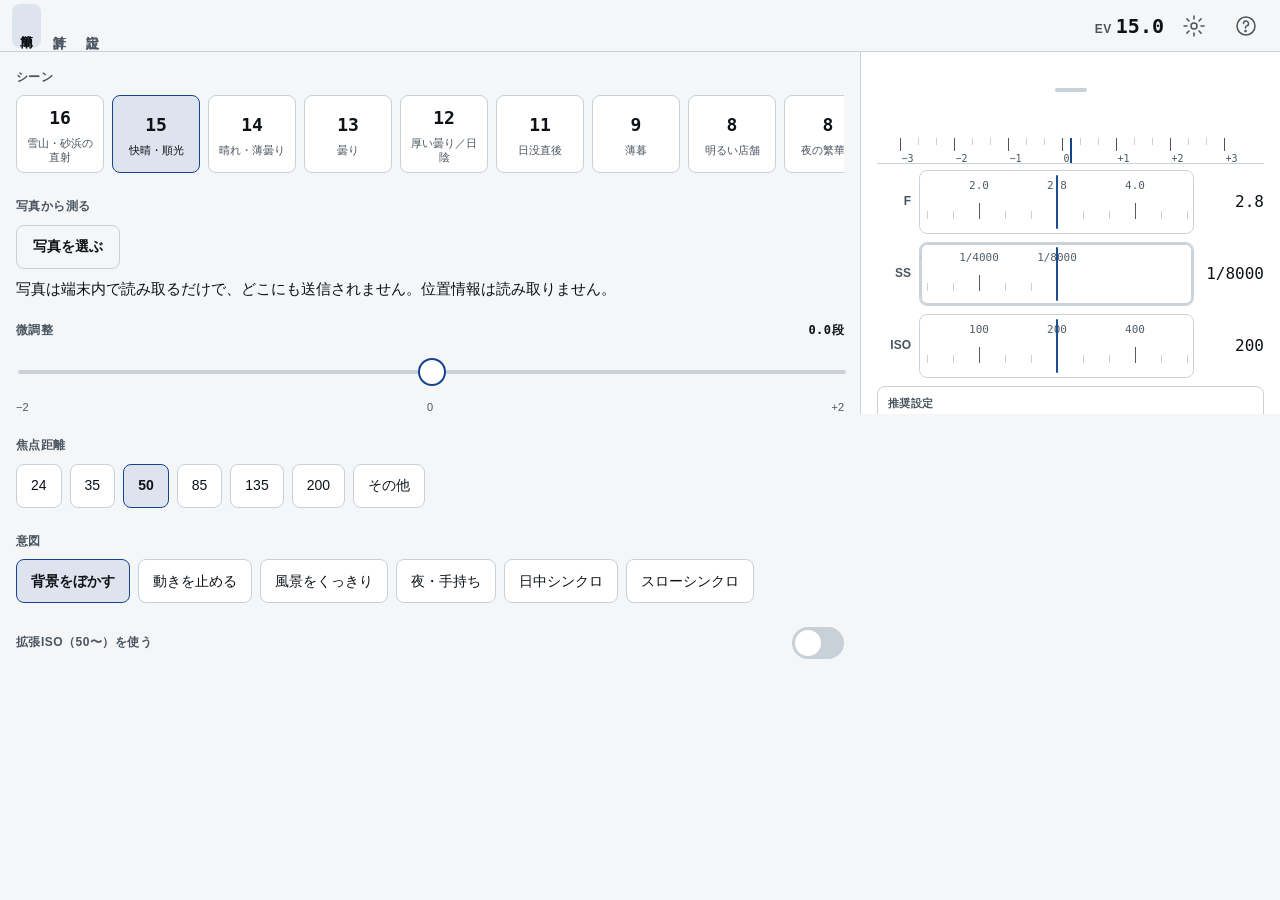
==== commit 1681e8f4: "feat: タブを縦書き2文字に、警告を1行のグリッドに ■ タブ - 「かんたん」→「簡単」。3タブとも縦書き2文字（writing-mode: vertical-rl） - アイコンを外した。32" ====
--- a/index.html
+++ b/index.html
@@ -19,6 +19,10 @@
   <!-- ===== SVG シンボル集（外部アイコン禁止のため自前定義）===== -->
   <svg style="display:none" aria-hidden="true" focusable="false">
     <defs>
+      <!-- i-tab-easy / i-tab-calc は**現在どこからも参照していない**（意図的な保持）。
+           タブを縦書き2文字にしたときアイコンを外したため（320px で幅が足りない）。
+           ヘッダーの構成が変わってアイコンを戻す判断になったとき描き直さずに済むよう残す。
+           i-tab-settings はテーマ切り替えボタンが使っているので現役。 -->
       <symbol id="i-tab-easy" viewBox="0 0 24 24" fill="none" stroke="currentColor" stroke-width="1.5" stroke-linecap="round" stroke-linejoin="round">
         <line x1="4" y1="7" x2="20" y2="7"/><circle cx="9" cy="7" r="2"/>
         <line x1="4" y1="12" x2="20" y2="12"/><circle cx="15" cy="12" r="2"/>
@@ -95,14 +99,19 @@
   <!-- ===== ヘッダー（固定）===== -->
   <header class="app-header">
     <div class="tabs" role="tablist" aria-label="画面切り替え">
+      <!-- 3タブとも2文字を縦に積む（CSS の writing-mode）。**アイコンは外した。**
+           ヘッダー右に EV・テーマ・使い方の3つが並ぶため、320px でタブ列に使える幅は
+           約 118px しかない。アイコン(20)＋隙間(6)＋文字(13)＋左右padding では1タブ 60px で
+           3つ入らない。文字だけなら 1タブ 30px で収まる。
+           `data-tab` の値（easy/calc/settings）は state のキーなので**変えないこと**。 -->
       <button class="tab" role="tab" id="tab-btn-easy" aria-controls="tab-easy" aria-selected="true" data-tab="easy">
-        <svg class="icon" aria-hidden="true"><use href="#i-tab-easy"></use></svg><span>かんたん</span>
+        <span>簡単</span>
       </button>
       <button class="tab" role="tab" id="tab-btn-calc" aria-controls="tab-calc" aria-selected="false" tabindex="-1" data-tab="calc">
-        <svg class="icon" aria-hidden="true"><use href="#i-tab-calc"></use></svg><span>計算</span>
+        <span>計算</span>
       </button>
       <button class="tab" role="tab" id="tab-btn-settings" aria-controls="tab-settings" aria-selected="false" tabindex="-1" data-tab="settings">
-        <svg class="icon" aria-hidden="true"><use href="#i-tab-settings"></use></svg><span>設定</span>
+        <span>設定</span>
       </button>
     </div>
     <div class="header-right">
@@ -118,7 +127,7 @@
 
   <!-- ===== スクロール領域（タブごとのパネル）===== -->
   <main class="scroll-body" id="scroll-body">
-    <!-- タブ1 かんたん -->
+    <!-- タブ1 簡単 -->
     <section class="panel-tab" id="tab-easy" role="tabpanel" aria-labelledby="tab-btn-easy">
       <div class="field">
         <div class="field-label" id="lbl-scene">シーン</div>
@@ -342,7 +351,7 @@
         <p>電波がなくても動きます。すべての計算は端末の中だけで行われ、通信は一切しません。</p>
         <h4>3つの画面</h4>
         <table><tbody>
-          <tr><th>かんたん</th><td>シーンと撮りたい雰囲気を選んで、設定を出してもらう。通常はこれだけで足ります</td></tr>
+          <tr><th>簡単</th><td>シーンと撮りたい雰囲気を選んで、設定を出してもらう。通常はこれだけで足ります</td></tr>
           <tr><th>計算</th><td>F値・SS・ISO のうち2つを自分で決めて、残り1つを出す。等価露出の一覧も見られます</td></tr>
           <tr><th>設定</th><td>手持ちの機材を登録する。ストロボの校正もここ</td></tr>
         </tbody></table>
@@ -449,7 +458,7 @@
       </section>
 
       <section id="help-intent">
-        <h3>4 撮りたいものから決める（かんたんタブ）</h3>
+        <h3>4 撮りたいものから決める（簡単タブ）</h3>
         <p>意図を選ぶと、アプリが「何を優先して何を犠牲にするか」を決めて計算します。</p>
         <table><tbody>
           <tr><th>背景をぼかす</th><td>F値を開放に固定。明るい場所ではSSが速くなりすぎる／暗所ではISOが上がる</td></tr>
@@ -787,7 +796,7 @@
         <p><strong>ガラスを重ねるか、拡張ISOの画質低下を取るかのトレードオフです。</strong>
         拡張ISOは階調やノイズで不利になる場合があります。<strong>アプリは両方を出すだけで、選びません。</strong></p>
         <p>トグルを入れている間は「拡張ISOを使えば…」の案内は出ません（すでに使っているため）。
-        かんたんタブと計算タブの両方に同じトグルがあり、どちらから変えても連動します。</p>
+        簡単タブと計算タブの両方に同じトグルがあり、どちらから変えても連動します。</p>
         <h4>NDはストロボにも効く</h4>
         <p>5 のとおりです。ND4（2段）を付けたら、ストロボの発光量も2段上げる必要があります。
         アプリは自動で計算に入れているので、表示された発光量に従ってください。</p>
@@ -878,7 +887,7 @@
         <h4>2つ決めて3つ目を出す</h4>
         <p>F値・SS・ISO のうち<strong>2つの鍵アイコンを閉じる</strong>と、残り1つが自動で計算されます。
         鍵を開けて別の組み合わせに変えれば、そちらが計算されます。</p>
-        <p>シーンのEVはかんたんタブから引き継がれます。直接入力もできます。</p>
+        <p>シーンのEVは簡単タブから引き継がれます。直接入力もできます。</p>
         <h4>グレーになっている目盛り</h4>
         <p>ダイアルの端のほうが<strong>グレー</strong>になっていることがあります。ここは<strong>設定した機材では
         使えない範囲</strong>です。区切り線から先へは動きません。F値なら開放と最小絞り、
--- a/css/style.css
+++ b/css/style.css
@@ -139,12 +139,20 @@
 }
 .tabs { display: flex; gap: 4px; }
 .tab {
-  display: flex; align-items: center; gap: 6px;
-  min-height: var(--tap-min); padding: 0 10px; border-radius: var(--r-chip);
+  display: flex; align-items: center; justify-content: center;
+  min-height: var(--tap-min); padding: 0 8px; border-radius: var(--r-chip);
   color: var(--ink-2); font-size: 13px; font-weight: 600;
   transition: background var(--dur-slide) var(--ease);
 }
-.tab .icon { width: 20px; height: 20px; }
+/* **3タブとも2文字を縦に積む。** 横並びだと 320px でタブ列が入りきらない
+   （ヘッダー右に EV・テーマ・使い方が並ぶため、タブに使える幅は約 118px）。
+   高さは 13px × 2文字 ＝ 26px で、`min-height: 44px` のタップ領域にも
+   ヘッダー 52px にも収まる。**ヘッダーの高さは変えない**（結果パネルと 100dvh の配分の前提）。
+   読み上げは縦書きでも通常のテキストとして読まれる（画像化していない）。 */
+.tab span {
+  writing-mode: vertical-rl; text-orientation: upright;
+  line-height: 1; letter-spacing: .02em;
+}
 .tab[aria-selected="true"] { color: var(--ink); background: var(--sel); }
 .tab:active { background: var(--press); }
 /* 44px のアイコンボタンが並ぶので gap は --gap-tap（8px）を使う。6px では §7 の
@@ -259,10 +267,11 @@
 .badge-est { color: var(--warn); border: 1px solid var(--warn); }
 /* 押せるバッジ（校正のしかたへ飛ぶ）。見た目は小さいまま当たり判定だけ 44px にする。
 
-   **`.warn-help` の「min-height + 負マージン」をここに流用しないこと。** あちらは枠線が
-   無いので 44px の箱が見えないが、`.badge-est` は枠線を持つので 44px の縦長ピルとして
-   描かれ、負マージンで上下へはみ出した分が隣の要素（プロファイルの select）に重なる。
-   実機で発生した。当たり判定は擬似要素で広げ、**箱そのものは文字の高さに保つ。** */
+   **「min-height: 44px + 負マージン」を使わないこと。** `.badge-est` は枠線を持つので
+   箱が 44px になると縦長のピルとして描かれ、負マージンで上下へはみ出した分が
+   隣の要素（プロファイルの select）に重なる。実機で発生した。
+   当たり判定は擬似要素で広げ、**箱そのものは文字の高さに保つ。**
+   `.warn-help` も同じ手（あちらは行高が膨らむのを避けるため）。 */
 .badge-link {
   position: relative;
   background: transparent; font: inherit; font-size: 11px; font-weight: 600;
@@ -463,9 +472,22 @@
 .path-compare .adv { color: var(--ok); }
 .path-compare .caption { font-size: 12px; color: var(--warn); font-family: var(--font-text); }
 
-.warnings { margin-top: 8px; display: flex; flex-direction: column; gap: 6px; }
-/* flex-wrap は警告内の解決ボタン（.warn-action）を独立した行に落とすため */
-.warn-item { display: flex; flex-wrap: wrap; align-items: flex-start; gap: 8px; font-size: 13px; line-height: 1.45; }
+/* gap は 8px（`--gap-tap` と同値）。**6px から広げてある。**
+   `?` の当たり判定が上下へ 3px ずつ出るので、6px だと隣との離間が 1px しか残らない。
+   8px にすると 3px（= 19px の行高 ＋ gap − 24px の判定高）。増分は警告4件で +6px。 */
+.warnings { margin-top: 8px; display: flex; flex-direction: column; gap: var(--gap-tap); }
+/* 警告1件を **1行** に収める3カラム（アイコン／本文／?）。
+   flex + flex-wrap だった頃は、本文が縮まないため ? が2行目へ落ち、解決ボタンで3行目になり、
+   4件出ると 12行 になって結果パネル（240px）に収まらなかった。
+
+   `1fr` の本文列だけが伸縮し、両端は固定幅。**3列目は ? が無くても幅を確保する**
+   （`auto` だと ? の有無で本文の幅が変わり、警告ごとに行の形が変わる）。
+   `align-items` は center ではなく **start**。本文が2行以上のときアイコンと ? が
+   縦中央に浮くと、どの行に対する印なのか視線が合わない。 */
+.warn-item {
+  display: grid; grid-template-columns: auto 1fr var(--icon-xs);
+  align-items: start; gap: 8px; font-size: 13px; line-height: 1.45;
+}
 .warn-item .icon { width: var(--icon-xs); height: var(--icon-xs); margin-top: 1px; flex: none; }
 .warn-item.info  { color: var(--ink-2); } .warn-item.info .icon  { color: var(--ink-2); }
 .warn-item.warn  { color: var(--warn); }  .warn-item.warn .icon  { color: var(--warn); }
@@ -605,17 +627,36 @@
 .manual-body td.num { font-family: var(--font-num); font-variant-numeric: tabular-nums; }
 /* 警告の ? ボタン（該当セクションへ飛ぶ） */
 /* 見た目は小さくても当たり判定は 44px 以上。行高を膨らませないため縦は負マージンで吸収 */
+/* **見た目はアイコン1つぶん、当たり判定だけ擬似要素で広げる**（.badge-link と同じ手）。
+   min-height: 44px + 負マージンにすると、隣の警告と重なるうえ grid の行高が膨らむ。
+
+   **縦は 24px を直書きする。`calc(100% + …)` にしないこと。**
+   絶対配置要素の % 高さは直近の位置指定祖先（= `.warn-help` 自身、18px 固定）に対して
+   解決されるので、`100%` は**行の高さではない。** 行が2行でも3行でも判定は広がらない。
+   以前 `calc(100% + 6px)` と書いて「行の高さ ＋ gap の半分」と説明していたが誤りだった。
+
+   縦 44px にしない理由：警告が1行のときの行送りは 19 + gap しかなく、44px の判定を積むと
+   隣同士が重なって「どちらの ? を押したか」が DOM 順で決まる。行を 44px に伸ばすと
+   4件で結果パネルに収まらない（それがこのグリッド化の目的）。
+
+   **横 44px × 縦 24px、隣との離間 3px。** WCAG 2.2 の最小 24×24 は満たすが
+   Apple の 44pt は縦だけ満たさない。UI仕様 §7 の例外表に記録した。
+   22px に縮めると WCAG の最小値を割るので、gap のほうを広げてある。 */
 .warn-help {
-  flex: none; display: flex; align-items: center; justify-content: center;
-  width: var(--tap-min); height: var(--tap-min); margin: -10px 0 -10px auto;
-  border-radius: var(--r-chip); color: var(--ink-2);
+  position: relative; display: flex; align-items: center; justify-content: center;
+  width: var(--icon-xs); height: var(--icon-xs); margin-top: 1px;
+  border-radius: 50%; color: var(--ink-2);
+}
+.warn-help::after {
+  content: ""; position: absolute; top: 50%; left: 50%;
+  width: var(--tap-min); height: 24px; transform: translate(-50%, -50%);
 }
 .warn-help:active { background: var(--press); }
 .warn-help .icon { width: var(--icon-xs); height: var(--icon-xs); }
 /* 警告内の解決ボタン。設定タブへ移動せずその場で直せるようにする（袋小路を作らないため） */
 /* 独立した行に落として全幅。指1本・片手で押せる高さを確保する */
 .warn-action {
-  flex: 0 0 100%; min-height: var(--tap-min); margin-top: 2px;
+  grid-column: 1 / -1; min-height: var(--tap-min); margin-top: 2px;
   display: flex; align-items: center; justify-content: center;
   border: 1px solid currentColor; border-radius: var(--r-chip);
   background: transparent; color: inherit; font: inherit; font-weight: 600;
